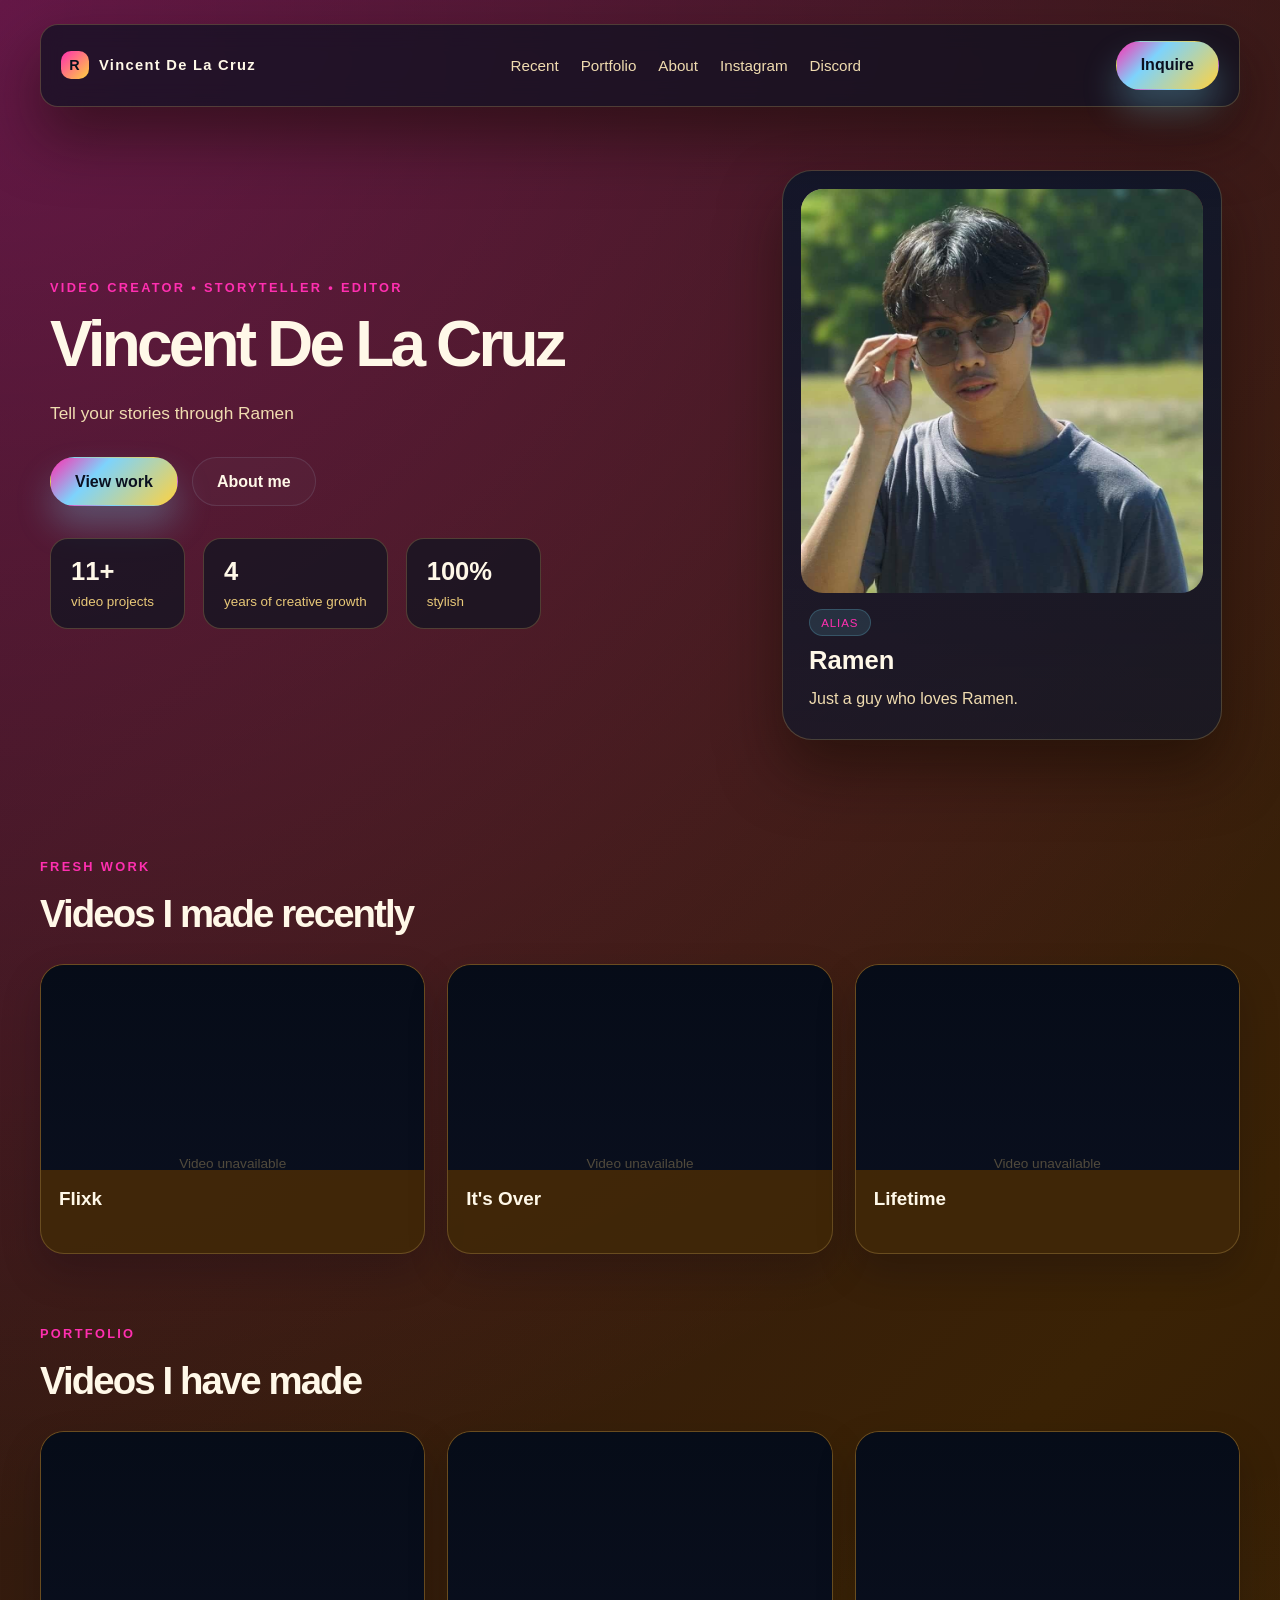
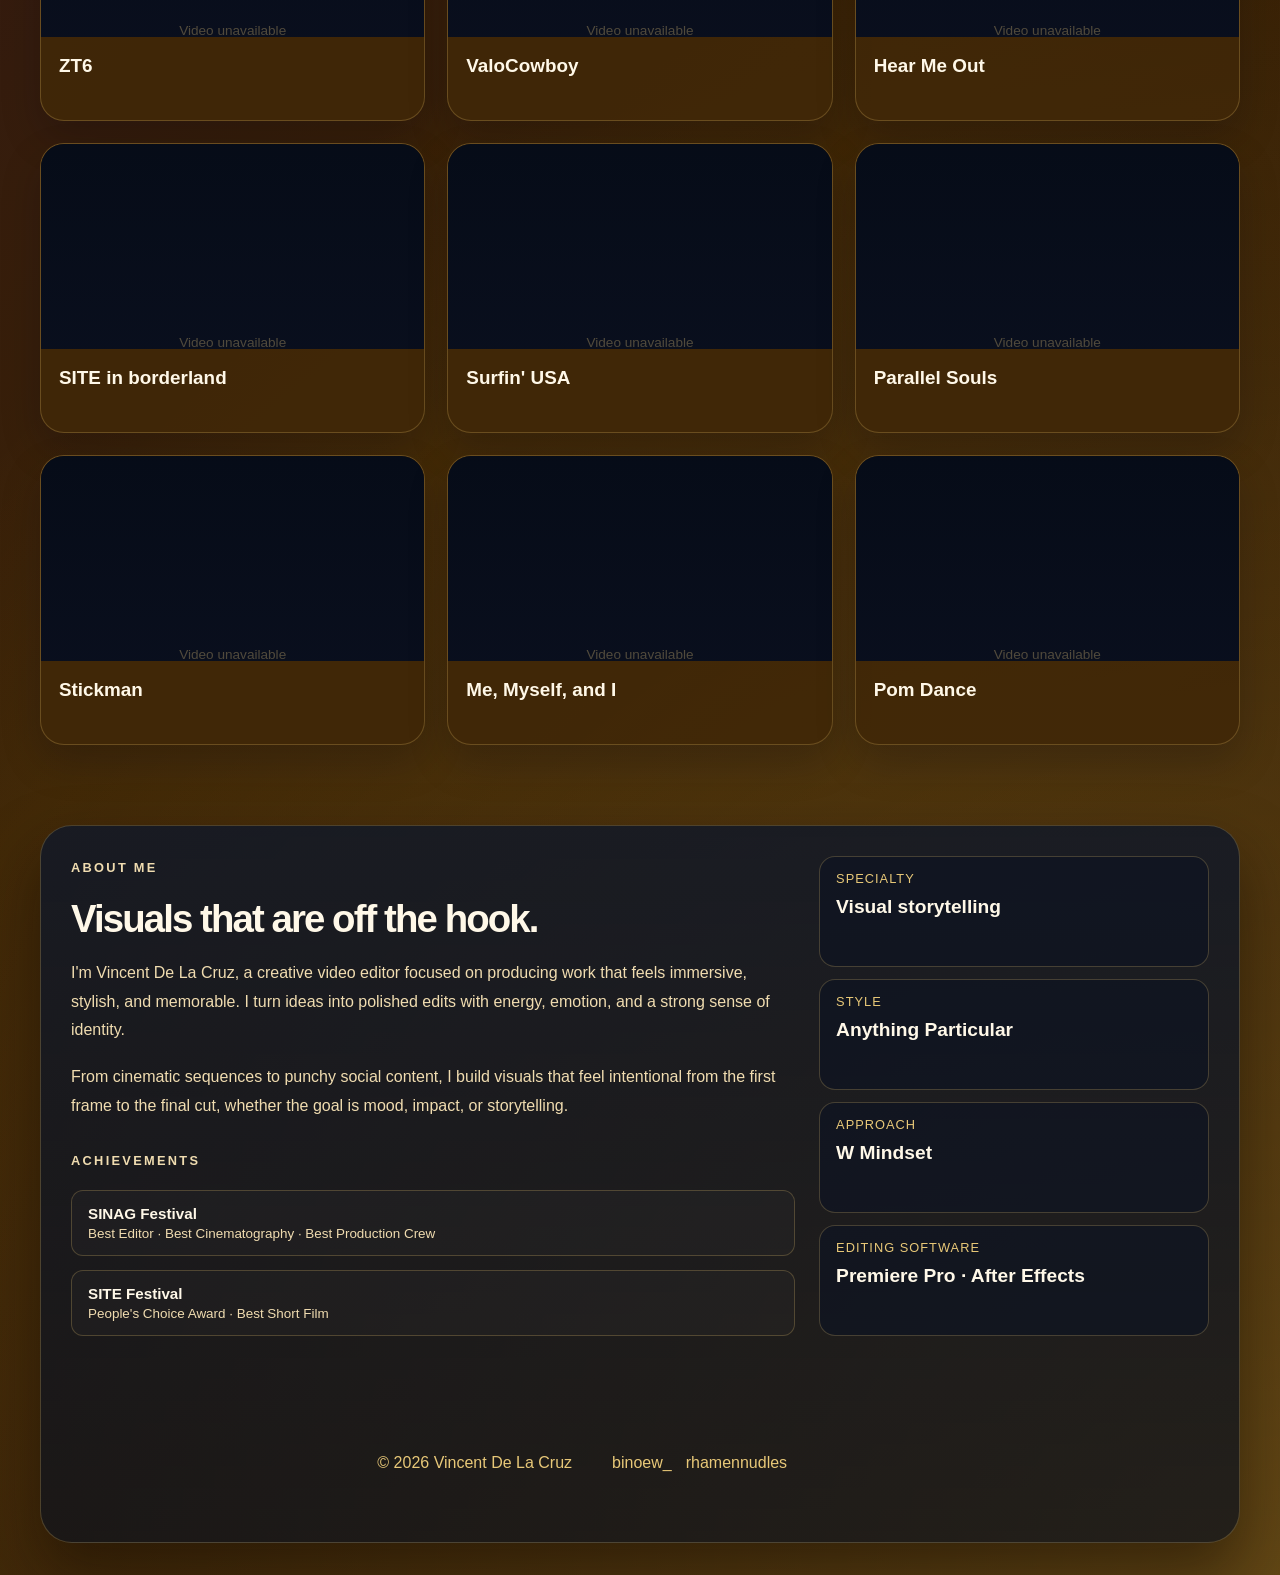
==== index.html @ 9e976463 "Fresh start with compressed videos" ====
<!DOCTYPE html>
<html lang="en">
  <head>
    <meta charset="UTF-8" />
    <meta name="viewport" content="width=device-width, initial-scale=1.0" />
    <title>VDLC | Portfolio</title>
    <meta
      name="description"
      content="Portfolio showcasing recent videos, creative work, and contact details."
    />
    <link rel="preconnect" href="https://fonts.googleapis.com" />
    <link rel="preconnect" href="https://fonts.gstatic.com" crossorigin />
    <link
      href="https://fonts.googleapis.com/css2?family=Space+Grotesk:wght@400;500;600;700;800&family=Plus+Jakarta+Sans:wght@400;500;600;700&display=swap"
      rel="stylesheet"
    />
    <link rel="stylesheet" href="style.css" />
  </head>
  <body>
    <div class="page-shell">
          <header class="topbar">
      <a href="#home" class="brand" aria-label="Home">
        <span class="brand-mark">R</span>
        <span class="brand-text">Vincent De La Cruz</span>
      </a>

      <nav class="nav" aria-label="Main navigation">
        <a href="#recent">Recent</a>
        <a href="#portfolio">Portfolio</a>
        <a href="#about">About</a>
        <a href="https://instagram.com/binoew_" target="_blank" rel="noreferrer">Instagram</a>
        <a href="https://discord.com/users/rhamennudles" target="_blank" rel="noreferrer">Discord</a>
      </nav>

      <button class="button button-primary" id="inquireOpenBtn" type="button">Inquire</button>
    </header>

      <main>
        <section class="hero" id="home">
          <div class="hero-copy">
            <p class="eyebrow">Video creator • storyteller • editor</p>
            <h1>Vincent De La Cruz</h1>
            <p class="lead">
              Tell your stories through Ramen
            </p>

            <div class="hero-actions">
              <a href="#portfolio" class="button button-primary">View work</a>
              <a href="#about" class="button button-secondary">About me</a>
            </div>

            <ul class="hero-stats" aria-label="Statistics">
              <li>
                <strong>11+</strong>
                <span>video projects</span>
              </li>
              <li>
                <strong>4</strong>
                <span>years of creative growth</span>
              </li>
              <li>
                <strong>100%</strong>
                <span>stylish</span>
              </li>
            </ul>
          </div>

          <div class="hero-visual" aria-label="Featured logo">
          <div class="featured-card">
            <div class="featured-photo-wrap">
              <img src="Assets/ramen.png" class="featured-photo featured-photo-a" alt="Ramen artwork" />
              <img src="Assets/ramen2.png" class="featured-photo featured-photo-b" alt="Ramen artwork alternate" />
            </div>

              <div class="featured-info">
                <span class="tag">Alias</span>
                <h2>Ramen</h2>
                <p>Just a guy who loves Ramen.</p>
              </div>
            </div>
          </div>
        </section>

        <section class="content-section" id="recent">
          <div class="section-heading">
            <p class="eyebrow">Fresh work</p>
            <h2>Videos I made recently</h2>
          </div>
          <div class="video-grid recent-grid" id="recentVideosGrid"></div>
        </section>

        <section class="content-section portfolio-section" id="portfolio">
          <div class="section-heading">
              <p class="eyebrow">Portfolio</p>
              <h2>Videos I have made</h2>
          </div>
          <div class="video-grid portfolio-grid" id="allVideosGrid"></div>
        </section>

        <section class="content-section about-section" id="about">
          <div class="about-card">
            <div class="about-copy">
            <p class="eyebrow">About me</p>
            <h2>Visuals that are off the hook.</h2>
            <p>
              I'm Vincent De La Cruz, a creative video editor focused on
              producing work that feels immersive, stylish, and memorable. I turn ideas into
              polished edits with energy, emotion, and a strong sense of identity.
            </p>
            <p>
              From cinematic sequences to punchy social content, I build visuals that feel
              intentional from the first frame to the final cut, whether the goal is mood,
              impact, or storytelling.
            </p>

            <div class="achievements">
              <p class="eyebrow">Achievements</p>
              <ul class="achievements-list">
                <li>
                  <strong>SINAG Festival</strong>
                  <span>Best Editor · Best Cinematography · Best Production Crew</span>
                </li>
                <li>
                  <strong>SITE Festival</strong>
                  <span>People's Choice Award · Best Short Film</span>
                </li>
              </ul>
            </div>
          </div>

            <div class="about-panel">
            <div class="mini-stat">
              <span>Specialty</span>
              <strong>Visual storytelling</strong>
            </div>
            <div class="mini-stat">
              <span>Style</span>
              <strong>Anything Particular</strong>
            </div>
            <div class="mini-stat">
              <span>Approach</span>
              <strong>W Mindset</strong>
            </div>
            <div class="mini-stat">
              <span>Editing Software</span>
              <strong>Premiere Pro · After Effects</strong>
            </div>
          </div>

      <footer class="contact-section" id="contact">
        <div class="footer-meta">
          <p>© <span id="year"></span> Vincent De La Cruz</p>
          <div class="socials" aria-label="Social media links">
            <a href="https://instagram.com/binoew_" target="_blank" rel="noreferrer">binoew_</a>
            <a href="https://discord.com/users/rhamennudles" target="_blank" rel="noreferrer">rhamennudles</a>
          </div>
        </div>
      </footer>
    </div>

    <div class="inquire-modal" id="inquireModal" aria-hidden="true">
  <div class="inquire-backdrop" id="inquireBackdrop"></div>
  <div class="inquire-dialog" role="dialog" aria-modal="true" aria-label="Inquire form">
    <button class="inquire-close" id="inquireCloseBtn" type="button" aria-label="Close">✕</button>
    <h2>Let's talk</h2>
    <p>Send me a message and I'll get back to you.</p>
    <form id="inquireForm" action="https://formspree.io/f/mbgrdawo" method="POST">
      <label>
        Name
        <input type="text" name="name" required />
      </label>
      <label>
        Email
        <input type="email" name="email" required />
      </label>
      <label>
        Message
        <textarea name="message" rows="4" required></textarea>
      </label>
      <button type="submit" class="button button-primary">Send message</button>
    </form>
    <p class="inquire-status" id="inquireStatus"></p>
  </div>
</div>

    <script src="script.js"></script>
  </body>
</html>
---- style.css ----
:root {
  --bg: #2a1a05;
  --bg-alt: #3a2205;
  --panel: rgba(58, 36, 10, 0.85);
  --panel-strong: #4a2c08;
  --card: rgba(64, 40, 8, 0.92);
  --line: rgba(255, 214, 120, 0.22);
  --text: #fff8e8;
  --muted: #f0dcb0;
  --soft: #e8c878;
  --primary: #ff2fb0;
  --primary-strong: #e0189a;
  --accent: #ffd23f;
  --accent-strong: #fff34d;
  --shadow: 0 30px 60px rgba(20, 10, 2, 0.5);
}

* {
  box-sizing: border-box;
}

html {
  scroll-behavior: smooth;
}

body {
  margin: 0;
  min-height: 100vh;
  font-family: "Inter", "Segoe UI", sans-serif;
  background:
    radial-gradient(circle at top left, rgba(255, 47, 176, 0.28), transparent 45%),
    radial-gradient(circle at bottom right, rgba(255, 210, 63, 0.28), transparent 50%),
    linear-gradient(135deg, #2a0f1f 0%, #3a2205 55%, #241004 100%);
  color: var(--text);
}

img {
  max-width: 100%;
  display: block;
}

a {
  color: inherit;
  text-decoration: none;
}

button,
input,
textarea {
  font: inherit;
}

.page-shell {
  width: min(1200px, calc(100% - 32px));
  margin: 24px auto 32px;
}

.topbar {
  position: sticky;
  top: 18px;
  z-index: 20;
  display: flex;
  align-items: center;
  justify-content: space-between;
  gap: 16px;
  padding: 16px 20px;
  border: 1px solid var(--line);
  border-radius: 18px;
  background: rgba(11, 16, 32, 0.7);
  backdrop-filter: blur(12px);
  box-shadow: var(--shadow);
}

.brand {
  display: inline-flex;
  align-items: center;
  gap: 10px;
  font-weight: 800;
  letter-spacing: 0.08em;
}

.brand-mark {
  display: grid;
  place-items: center;
  width: 28px;
  height: 28px;
  border-radius: 10px;
  background: linear-gradient(135deg, var(--primary), var(--accent));
  color: #06101d;
  font-size: 0.9rem;
}

.brand-text {
  font-size: 0.92rem;
}

.nav {
  display: flex;
  align-items: center;
  gap: 22px;
  color: var(--muted);
  font-size: 0.95rem;
}

.nav a {
  transition: color 0.25s ease;
}

.nav a:hover,
.text-link:hover,
.socials a:hover {
  color: var(--text);
}

.button {
  display: inline-flex;
  align-items: center;
  justify-content: center;
  padding: 0.9rem 1.5rem;
  border-radius: 999px;
  border: 1px solid transparent;
  font-weight: 600;
  transition: transform 0.25s ease, box-shadow 0.25s ease, border-color 0.25s ease;
}

.button:hover {
  transform: translateY(-1px);
}

.button-primary {
  background: linear-gradient(135deg, var(--primary), #7dd3fc 35%, var(--accent));
  color: #0b1020;
  box-shadow: 0 20px 35px rgba(117, 228, 255, 0.28);
}

.button-secondary {
  background: rgba(148, 163, 184, 0.04);
  border-color: rgba(148, 163, 184, 0.18);
  color: var(--text);
}

.hero {
  display: grid;
  grid-template-columns: 1.2fr 0.8fr;
  align-items: center;
  min-height: 680px;
  gap: 40px;
  padding: 52px 10px 36px;
}

.eyebrow {
  margin: 0 0 18px;
  color: var(--primary);
  font-size: 0.8rem;
  font-weight: 700;
  letter-spacing: 0.18em;
  text-transform: uppercase;
}

.hero-copy h1 {
  margin: 0;
  max-width: 610px;
  font-size: clamp(2.8rem, 5vw, 5rem);
  line-height: 0.98;
  letter-spacing: -0.06em;
}

.lead {
  max-width: 560px;
  margin: 22px 0 0;
  color: var(--muted);
  font-size: 1.08rem;
  line-height: 1.8;
}

.hero-actions {
  display: flex;
  flex-wrap: wrap;
  gap: 14px;
  margin-top: 28px;
}

.hero-stats {
  list-style: none;
  display: flex;
  flex-wrap: wrap;
  gap: 18px;
  padding: 0;
  margin: 32px 0 0;
}

.hero-stats li {
  min-width: 135px;
  padding: 18px 20px;
  border: 1px solid var(--line);
  border-radius: 18px;
  background: rgba(15, 20, 33, 0.72);
}

.hero-stats strong {
  display: block;
  font-size: 1.6rem;
  margin-bottom: 6px;
}

.hero-stats span {
  color: var(--soft);
  font-size: 0.84rem;
}

.hero-visual {
  position: relative;
  display: flex;
  justify-content: center;
  align-items: center;
}

.featured-card {
  width: min(100%, 440px);
  border: 1px solid var(--line);
  border-radius: 30px;
  padding: 18px;
  background: linear-gradient(180deg, rgba(15, 23, 42, 0.9), rgba(15, 23, 42, 0.7));
  box-shadow: var(--shadow);
}

.featured-media {
  position: relative;
  height: 520px;
  border-radius: 22px;
  background:
    linear-gradient(rgba(13, 19, 31, 0.25), rgba(13, 19, 31, 0.7)),
    url("https://images.unsplash.com/photo-1492691527719-9d1e07e534b4?auto=format&fit=crop&w=1000&q=80") center/cover no-repeat;
}

.play-badge {
  position: absolute;
  top: 50%;
  left: 50%;
  transform: translate(-50%, -50%);
  display: grid;
  place-items: center;
  width: 84px;
  height: 84px;
  border: 1px solid rgba(255,255,255,0.25);
  border-radius: 50%;
  background: rgba(14, 22, 36, 0.6);
  backdrop-filter: blur(4px);
  font-size: 2rem;
  color: var(--text);
  box-shadow: 0 20px 40px rgba(15, 23, 42, 0.45);
}

.featured-info {
  padding: 18px 8px 8px;
}

.tag {
  display: inline-block;
  margin-bottom: 10px;
  padding: 0.42rem 0.7rem;
  border-radius: 999px;
  background: rgba(117, 228, 255, 0.12);
  border: 1px solid rgba(117, 228, 255, 0.2);
  color: var(--primary);
  font-size: 0.72rem;
  letter-spacing: 0.08em;
  text-transform: uppercase;
}

.featured-info h2 {
  margin: 0 0 10px;
  font-size: clamp(1.6rem, 2vw, 2.4rem);
}

.featured-info p {
  margin: 0;
  color: var(--muted);
  line-height: 1.7;
}

.content-section {
  padding: 72px 0 0;
}

.section-heading {
  margin-bottom: 28px;
}

.section-heading h2 {
  margin: 0;
  font-size: clamp(2rem, 3vw, 3rem);
  letter-spacing: -0.05em;
}

.split-heading {
  display: flex;
  align-items: end;
  justify-content: space-between;
  gap: 12px;
}

.text-link {
  color: var(--primary);
  font-weight: 600;
}

.video-grid {
  display: grid;
  grid-template-columns: repeat(3, minmax(0, 1fr));
  gap: 22px;
}

.video-card {
  position: relative;
  overflow: hidden;
  min-height: 290px;
  border: 1px solid var(--line);
  border-radius: 24px;
  background: var(--card);
  box-shadow: 0 18px 40px rgba(3, 7, 18, 0.2);
  transition: transform 0.25s ease, border-color 0.25s ease, box-shadow 0.25s ease;
}

.video-card:hover {
  transform: translateY(-5px);
  border-color: rgba(117, 228, 255, 0.32);
  box-shadow: 0 26px 50px rgba(3, 7, 18, 0.35);
}

.video-frame {
  position: relative;
  height: 205px;
  overflow: hidden;
  background: #050b16;
}

.video-frame video {
  width: 100%;
  height: 100%;
  display: block;
  object-fit: cover;
  background: #050b16;
}

.video-overlay {
  position: absolute;
  inset: 0;
  background: linear-gradient(rgba(11, 16, 32, 0.18), rgba(11, 16, 32, 0.7));
  pointer-events: none;
}

.video-duration {
  position: absolute;
  right: 14px;
  bottom: 12px;
  z-index: 2;
  padding: 0.45rem 0.7rem;
  border-radius: 999px;
  background: rgba(9, 12, 19, 0.7);
  border: 1px solid rgba(255,255,255,0.12);
  font-size: 0.72rem;
  color: var(--text);
}

.play-button {
  position: absolute;
  top: 50%;
  left: 50%;
  transform: translate(-50%, -50%);
  z-index: 2;
  display: grid;
  place-items: center;
  width: 58px;
  height: 58px;
  border: 1px solid rgba(255,255,255,0.22);
  border-radius: 50%;
  background: rgba(17, 24, 39, 0.7);
  color: var(--text);
  font-size: 1.2rem;
  cursor: pointer;
  transition: transform 0.2s ease, background 0.2s ease;
}

.play-button:hover {
  transform: translate(-50%, -50%) scale(1.04);
  background: rgba(17, 24, 39, 0.9);
}

.video-info {
  padding: 18px 18px 20px;
}

.video-info h3 {
  margin: 0 0 6px;
  font-size: 1.18rem;
}

.video-info p {
  margin: 0;
  color: var(--muted);
  line-height: 1.6;
}

.portfolio-section {
  padding-bottom: 8px;
}

.portfolio-grid {
  grid-template-columns: repeat(3, minmax(0, 1fr));
}

.about-card {
  display: grid;
  grid-template-columns: 1.3fr 0.7fr;
  gap: 24px;
  padding: 30px;
  border: 1px solid var(--line);
  border-radius: 32px;
  background: linear-gradient(180deg, rgba(17, 24, 39, 0.85), rgba(12, 17, 28, 0.72));
  box-shadow: var(--shadow);
}

.about-copy h2 {
  margin: 0 0 18px;
  font-size: clamp(2rem, 3vw, 3rem);
  letter-spacing: -0.05em;
}

.about-copy p {
  margin: 0 0 18px;
  color: var(--muted);
  line-height: 1.8;
}

.about-panel {
  display: grid;
  gap: 12px;
}

.about-section {
  padding-bottom: 0;
}

.mini-stat {
  padding: 14px 16px;
  border: 1px solid var(--line);
  border-radius: 16px;
  background: rgba(15, 20, 33, 0.76);
}

.mini-stat span {
  display: block;
  margin-bottom: 10px;
  color: var(--soft);
  font-size: 0.8rem;
  letter-spacing: 0.08em;
  text-transform: uppercase;
}

.mini-stat strong {
  font-size: 1.2rem;
}

.contact-section {
  margin-top: 32px;
  padding: 24px 0 18px;
}

.contact-wrap {
  display: grid;
  grid-template-columns: 0.9fr 1.1fr;
  gap: 28px;
  padding: 30px;
  border: 1px solid var(--line);
  border-radius: 30px;
  background: linear-gradient(135deg, rgba(15, 23, 42, 0.88), rgba(17, 24, 39, 0.7));
  box-shadow: var(--shadow);
}

.contact-copy h2 {
  margin: 0 0 18px;
  font-size: clamp(2rem, 3vw, 3rem);
  letter-spacing: -0.05em;
}

.contact-copy p {
  color: var(--muted);
  line-height: 1.8;
}

.contact-form {
  display: grid;
  gap: 18px;
}

.contact-form label {
  display: grid;
  gap: 10px;
  color: var(--muted);
  font-size: 0.9rem;
}

.contact-form input,
.contact-form textarea {
  width: 100%;
  padding: 0.95rem 1rem;
  border: 1px solid rgba(148, 163, 184, 0.2);
  border-radius: 14px;
  background: rgba(15, 20, 33, 0.8);
  color: var(--text);
  resize: vertical;
}

.contact-form input:focus,
.contact-form textarea:focus {
  outline: none;
  border-color: rgba(117, 228, 255, 0.7);
  box-shadow: 0 0 0 4px rgba(117, 228, 255, 0.08);
}

.footer-meta {
  display: flex;
  align-items: center;
  justify-content: flex-end;
  gap: 40px;
  padding: 22px 8px 6px;
  color: var(--soft);
  width: 100%;
}

.socials {
  display: flex;
  align-items: center;
  gap: 14px;
}

@media (max-width: 980px) {
  .hero,
  .about-card,
  .contact-wrap {
    grid-template-columns: 1fr;
  }

  .video-grid {
    grid-template-columns: repeat(2, minmax(0, 1fr));
  }

  .featured-media {
    height: 420px;
  }
}

@media (max-width: 680px) {
  .topbar {
    flex-wrap: wrap;
    justify-content: center;
    gap: 12px;
    padding: 14px 16px;
  }

  .brand {
    order: 1;
  }

  #inquireOpenBtn {
    order: 2;
  }

  .nav {
    order: 3;
    width: 100%;
    justify-content: center;
    flex-wrap: wrap;
    gap: 14px 18px;
    font-size: 0.88rem;
  }

  .hero {
    padding-top: 34px;
    min-height: auto;
  }

  .hero-actions {
    flex-direction: column;
  }

  .hero-actions .button {
    width: 100%;
  }

  .hero-stats {
    gap: 12px;
  }

  .hero-stats li {
    flex: 1 1 calc(50% - 12px);
    min-width: 0;
  }

  .video-grid {
    grid-template-columns: 1fr;
  }

.section-heading,
.split-heading {
  flex-direction: column;
  align-items: center;
  text-align: center;
  margin-bottom: 14px;
}

.featured-media {
  height: 320px;
}

  .page-shell {
    width: min(100% - 22px, 1200px);
  }

.about-card {
  padding: 22px;
}

  .inquire-dialog {
    width: min(92%, 400px);
    padding: 24px 20px;
  }
}

@media (max-width: 420px) {
  .hero-copy h1 {
    letter-spacing: -0.03em;
  }

  .hero-stats li {
    flex: 1 1 100%;
  }

  .featured-card {
    padding: 14px;
  }

  .featured-media {
    height: 260px;
  }

  .video-frame {
    height: 190px;
  }

  .play-button {
    width: 52px;
    height: 52px;
  }

  .inquire-dialog {
    padding: 20px 16px;
  }
}

    .video-frame video {
    opacity: 0;
    transition: opacity 0.3s ease;
    }

    .video-card.is-ready .video-frame video {
    opacity: 1;
    }

    .video-card.has-error .video-frame {
    display: grid;
    place-items: center;
    }

    .video-card.has-error .video-frame::after {
    content: "Video unavailable";
    color: var(--soft, #c0c68e);
    font-size: 0.85rem;
    }

    .video-card.has-error .play-button,
    .video-card.has-error .video-duration {
    display: none;
    }

      video:fullscreen {
    width: auto;
    height: auto;
    max-width: 100%;
    max-height: 100%;
    object-fit: contain;
  }

  video:-webkit-full-screen {
    width: auto;
    height: auto;
    max-width: 100%;
    max-height: 100%;
    object-fit: contain;
  }

  video:-moz-full-screen {
    width: auto;
    height: auto;
    max-width: 100%;
    max-height: 100%;
    object-fit: contain;
  }

  .inquire-modal {
  position: fixed;
  inset: 0;
  z-index: 100;
  display: none;
  align-items: center;
  justify-content: center;
}

.inquire-modal.is-open {
  display: flex;
}

.inquire-backdrop {
  position: absolute;
  inset: 0;
  background: rgba(10, 4, 2, 0.7);
  backdrop-filter: blur(4px);
}

.inquire-dialog {
  position: relative;
  z-index: 1;
  width: min(90%, 440px);
  padding: 32px;
  border: 1px solid var(--line);
  border-radius: 24px;
  background: var(--card);
  box-shadow: var(--shadow);
}

.inquire-close {
  position: absolute;
  top: 16px;
  right: 16px;
  width: 32px;
  height: 32px;
  border: none;
  border-radius: 50%;
  background: rgba(255,255,255,0.08);
  color: var(--text);
  cursor: pointer;
}

.inquire-dialog h2 {
  margin: 0 0 8px;
}

.inquire-dialog p {
  color: var(--muted);
  margin: 0 0 20px;
}

.inquire-dialog form {
  display: grid;
  gap: 14px;
}

.inquire-dialog label {
  display: grid;
  gap: 6px;
  color: var(--muted);
  font-size: 0.9rem;
}

.inquire-dialog input,
.inquire-dialog textarea {
  padding: 0.8rem 1rem;
  border: 1px solid rgba(255,255,255,0.15);
  border-radius: 12px;
  background: rgba(0,0,0,0.25);
  color: var(--text);
  font-size: 16px;
}

.inquire-status {
  margin-top: 12px;
  font-size: 0.85rem;
  color: var(--soft);
}

.featured-photo-wrap {
  position: relative;
  width: 100%;
}

.featured-photo {
  width: 100%;
  display: block;
  border-radius: 22px;
}

.featured-photo-b {
  position: absolute;
  inset: 0;
}

.featured-photo-a {
  animation: crossfadeA 6s ease-in-out infinite;
}

.featured-photo-b {
  animation: crossfadeB 6s ease-in-out infinite;
}

@keyframes crossfadeA {
  0%, 40% { opacity: 1; }
  50%, 90% { opacity: 0; }
  100% { opacity: 1; }
}

@keyframes crossfadeB {
  0%, 40% { opacity: 0; }
  50%, 90% { opacity: 1; }
  100% { opacity: 0; }
}

.achievements {
  margin-top: 28px;
}

.achievements-list {
  list-style: none;
  margin: 12px 0 0;
  padding: 0;
  display: grid;
  gap: 14px;
}

.achievements-list li {
  display: grid;
  gap: 4px;
  padding: 14px 16px;
  border: 1px solid var(--line);
  border-radius: 12px;
  background: rgba(255, 255, 255, 0.02);
}

.achievements-list strong {
  font-size: 0.95rem;
  color: var(--text);
}

.achievements-list span {
  font-size: 0.84rem;
  color: var(--muted);
}
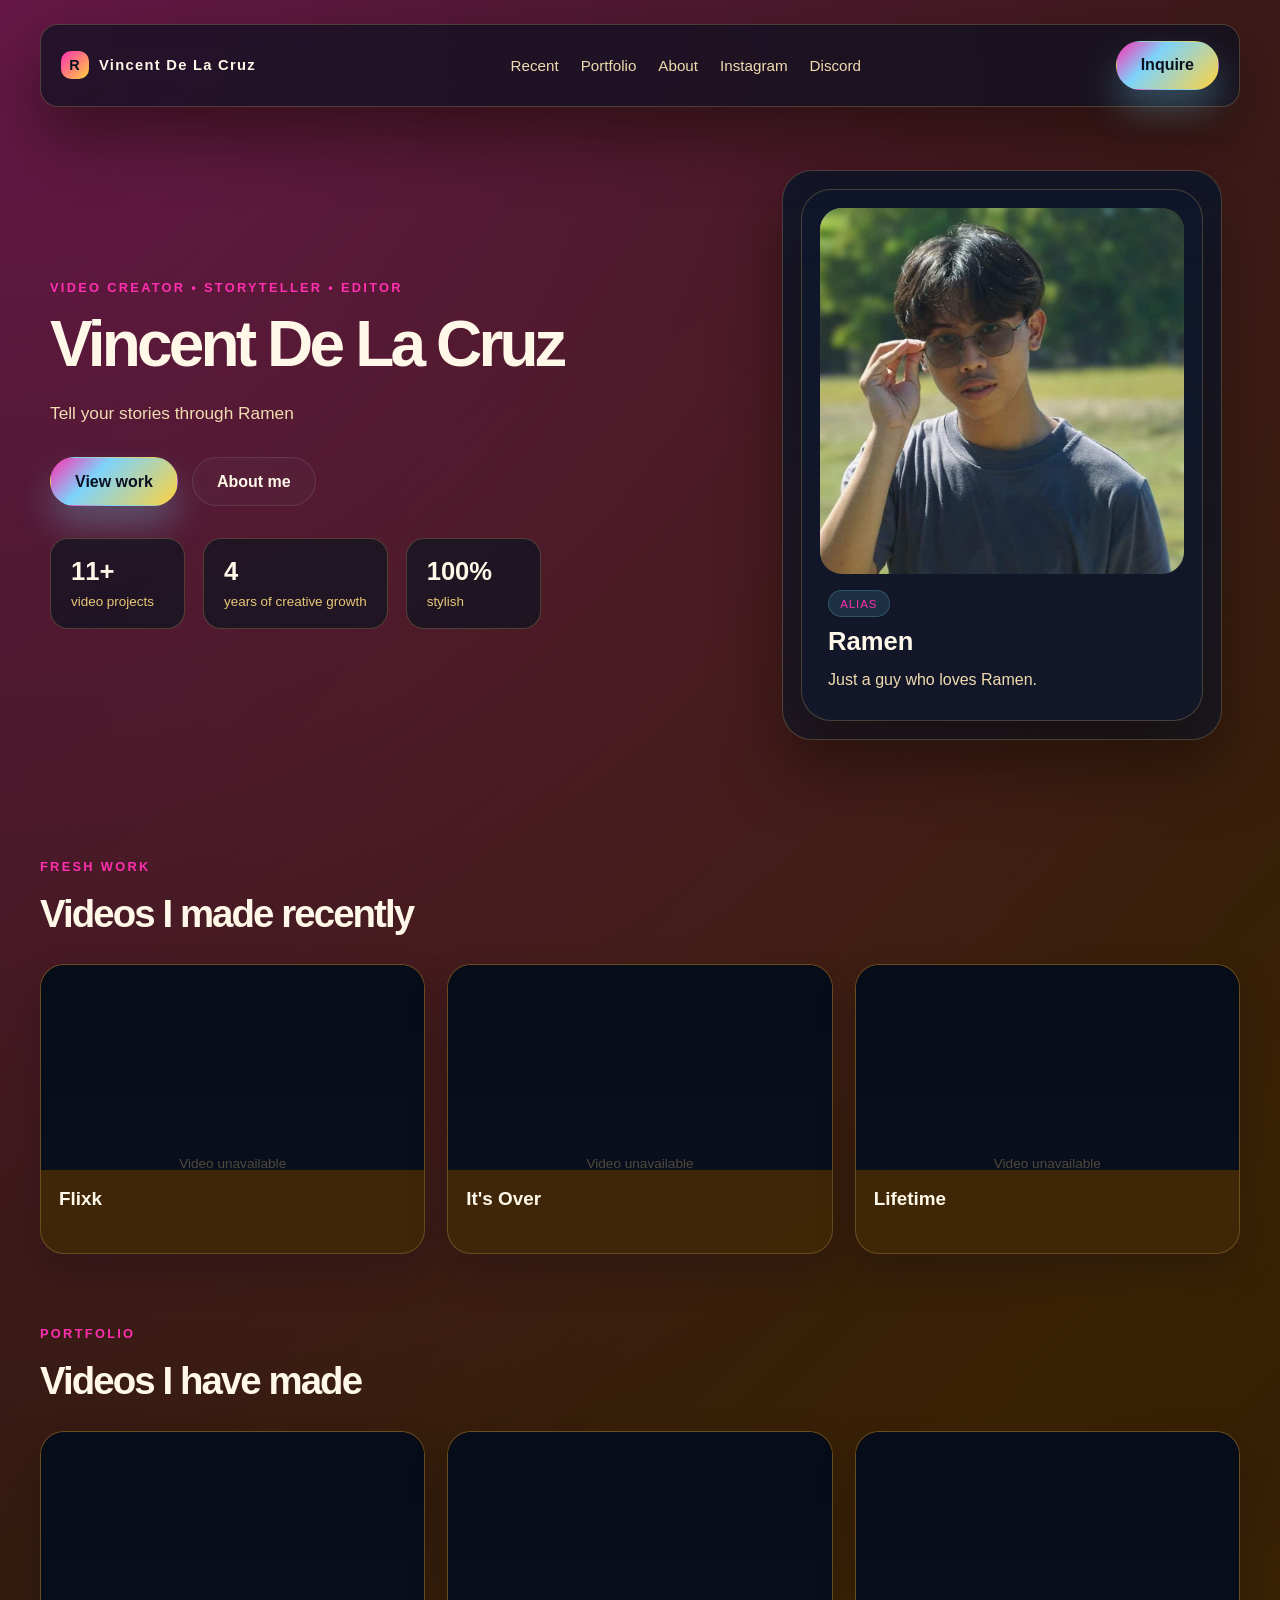
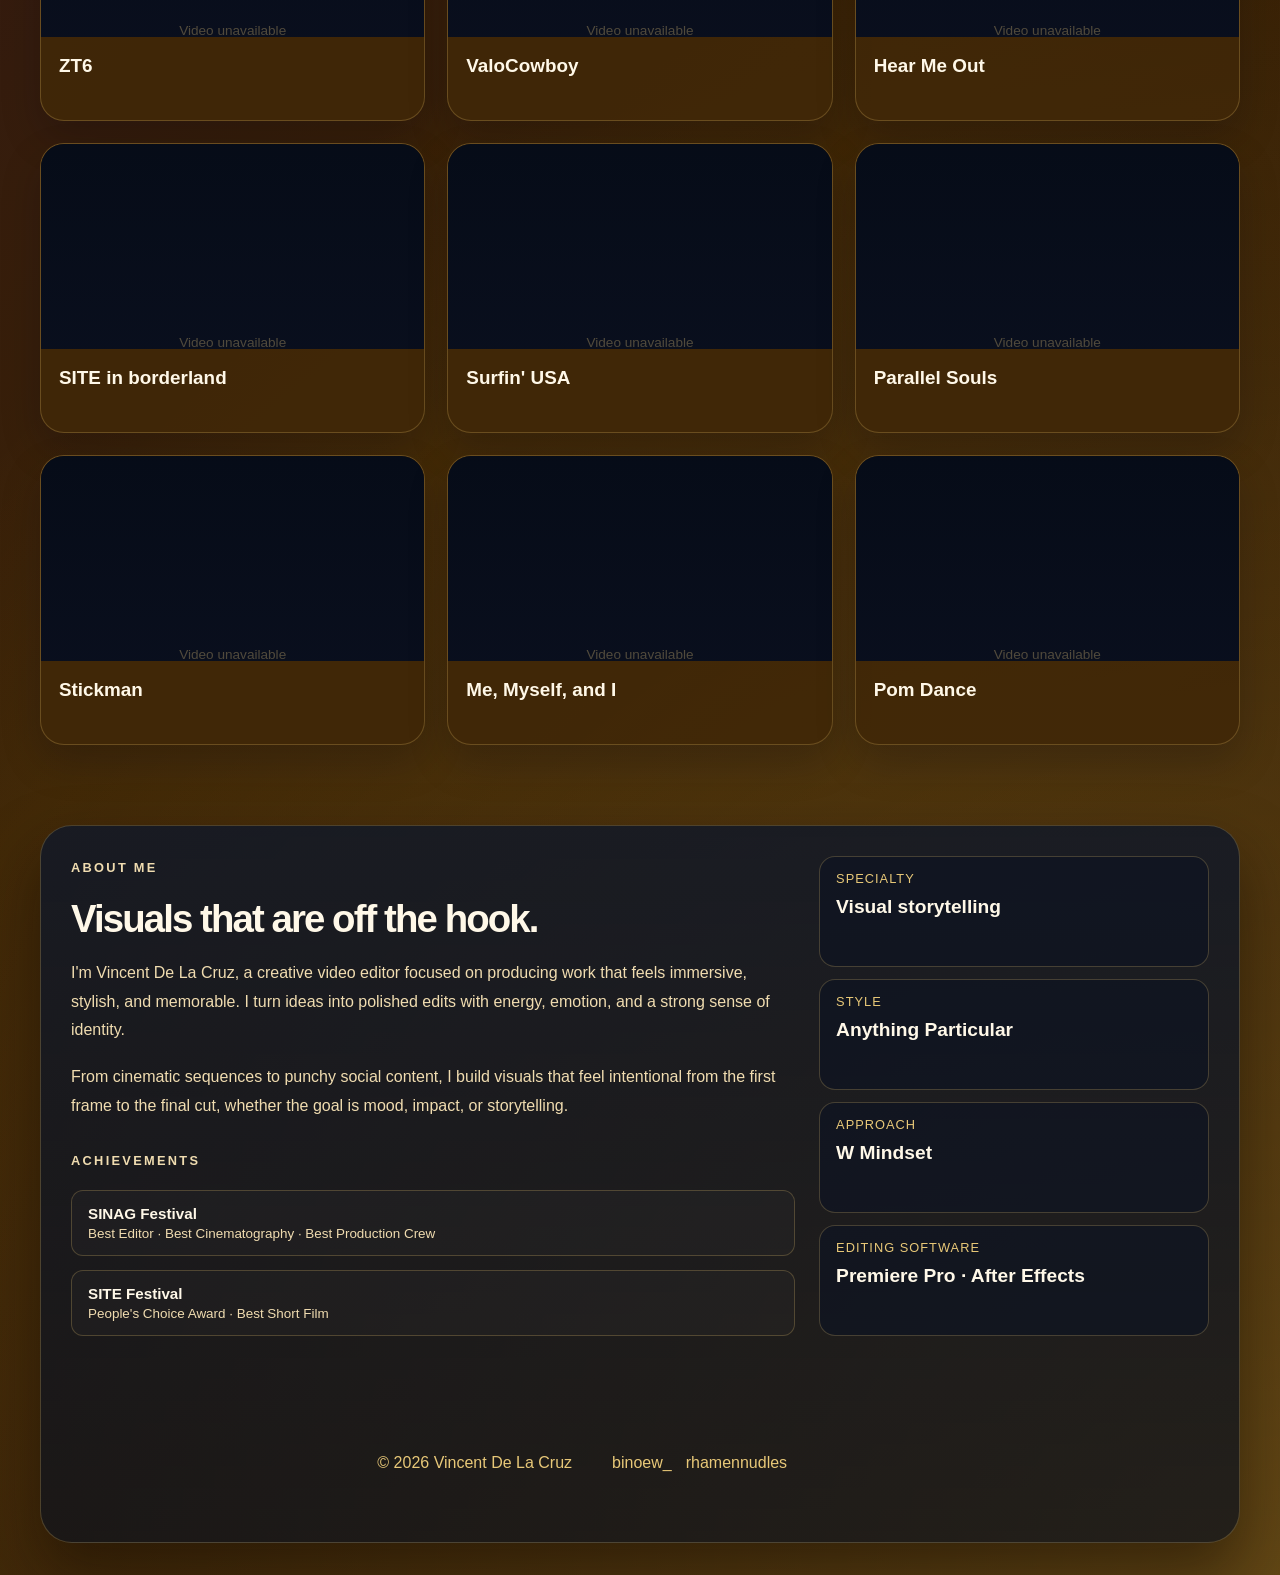
==== commit 6efcf921: "Add steam animation and scroll reveal" ====
--- a/index.html
+++ b/index.html
@@ -67,6 +67,12 @@
 
           <div class="hero-visual" aria-label="Featured logo">
           <div class="featured-card">
+            <div class="featured-card">
+            <div class="steam" aria-hidden="true">
+              <span class="wisp wisp-1"></span>
+              <span class="wisp wisp-2"></span>
+              <span class="wisp wisp-3"></span>
+            </div>
             <div class="featured-photo-wrap">
               <img src="Assets/ramen.png" class="featured-photo featured-photo-a" alt="Ramen artwork" />
               <img src="Assets/ramen2.png" class="featured-photo featured-photo-b" alt="Ramen artwork alternate" />
--- a/style.css
+++ b/style.css
@@ -854,4 +854,108 @@
 .achievements-list span {
   font-size: 0.84rem;
   color: var(--muted);
+}
+
+.play-button,
+.video-duration,
+.fullscreen-hint {
+  transition: opacity 0.2s ease;
+}
+
+.video-card.is-playing .play-button {
+  opacity: 0;
+  pointer-events: none;
+}
+
+.fullscreen-hint {
+  position: absolute;
+  bottom: 12px;
+  left: 14px;
+  z-index: 2;
+  padding: 0.4rem 0.7rem;
+  border-radius: 999px;
+  background: rgba(9, 12, 19, 0.7);
+  border: 1px solid rgba(255,255,255,0.12);
+  font-size: 0.68rem;
+  color: var(--text);
+  opacity: 0;
+  pointer-events: none;
+}
+
+.video-card.is-playing .fullscreen-hint {
+  opacity: 1;
+}
+
+.featured-card {
+  position: relative;
+  overflow: hidden;
+}
+
+.steam {
+  position: absolute;
+  top: -20px;
+  left: 0;
+  right: 0;
+  height: 120px;
+  z-index: 0;
+  pointer-events: none;
+  overflow: hidden;
+}
+
+.wisp {
+  position: absolute;
+  bottom: 0;
+  width: 3px;
+  height: 90px;
+  border-radius: 999px;
+  background: linear-gradient(to top, var(--accent), transparent);
+  opacity: 0.35;
+  filter: blur(1.5px);
+}
+
+.wisp-1 { left: 25%; animation: rise1 5s ease-in-out infinite; }
+.wisp-2 { left: 50%; animation: rise2 6.5s ease-in-out infinite 0.8s; }
+.wisp-3 { left: 72%; animation: rise1 5.8s ease-in-out infinite 1.6s; }
+
+@keyframes rise1 {
+  0%, 100% { transform: translateY(0) scaleY(1); opacity: 0; }
+  20% { opacity: 0.35; }
+  60% { transform: translateY(-40px) scaleY(1.3); opacity: 0.2; }
+  100% { transform: translateY(-70px) scaleY(1.5); opacity: 0; }
+}
+
+@keyframes rise2 {
+  0%, 100% { transform: translateY(0) scaleY(1) translateX(0); opacity: 0; }
+  25% { opacity: 0.3; }
+  65% { transform: translateY(-36px) scaleY(1.2) translateX(8px); opacity: 0.18; }
+  100% { transform: translateY(-65px) scaleY(1.4) translateX(14px); opacity: 0; }
+}
+
+@media (prefers-reduced-motion: reduce) {
+  .wisp { animation: none; opacity: 0; }
+}
+
+.video-card,
+.section-heading,
+.split-heading {
+  opacity: 0;
+  transform: translateY(24px);
+  transition: opacity 0.6s ease, transform 0.6s ease;
+}
+
+.video-card.is-revealed,
+.section-heading.is-revealed,
+.split-heading.is-revealed {
+  opacity: 1;
+  transform: translateY(0);
+}
+
+@media (prefers-reduced-motion: reduce) {
+  .video-card,
+  .section-heading,
+  .split-heading {
+    opacity: 1;
+    transform: none;
+    transition: none;
+  }
 }
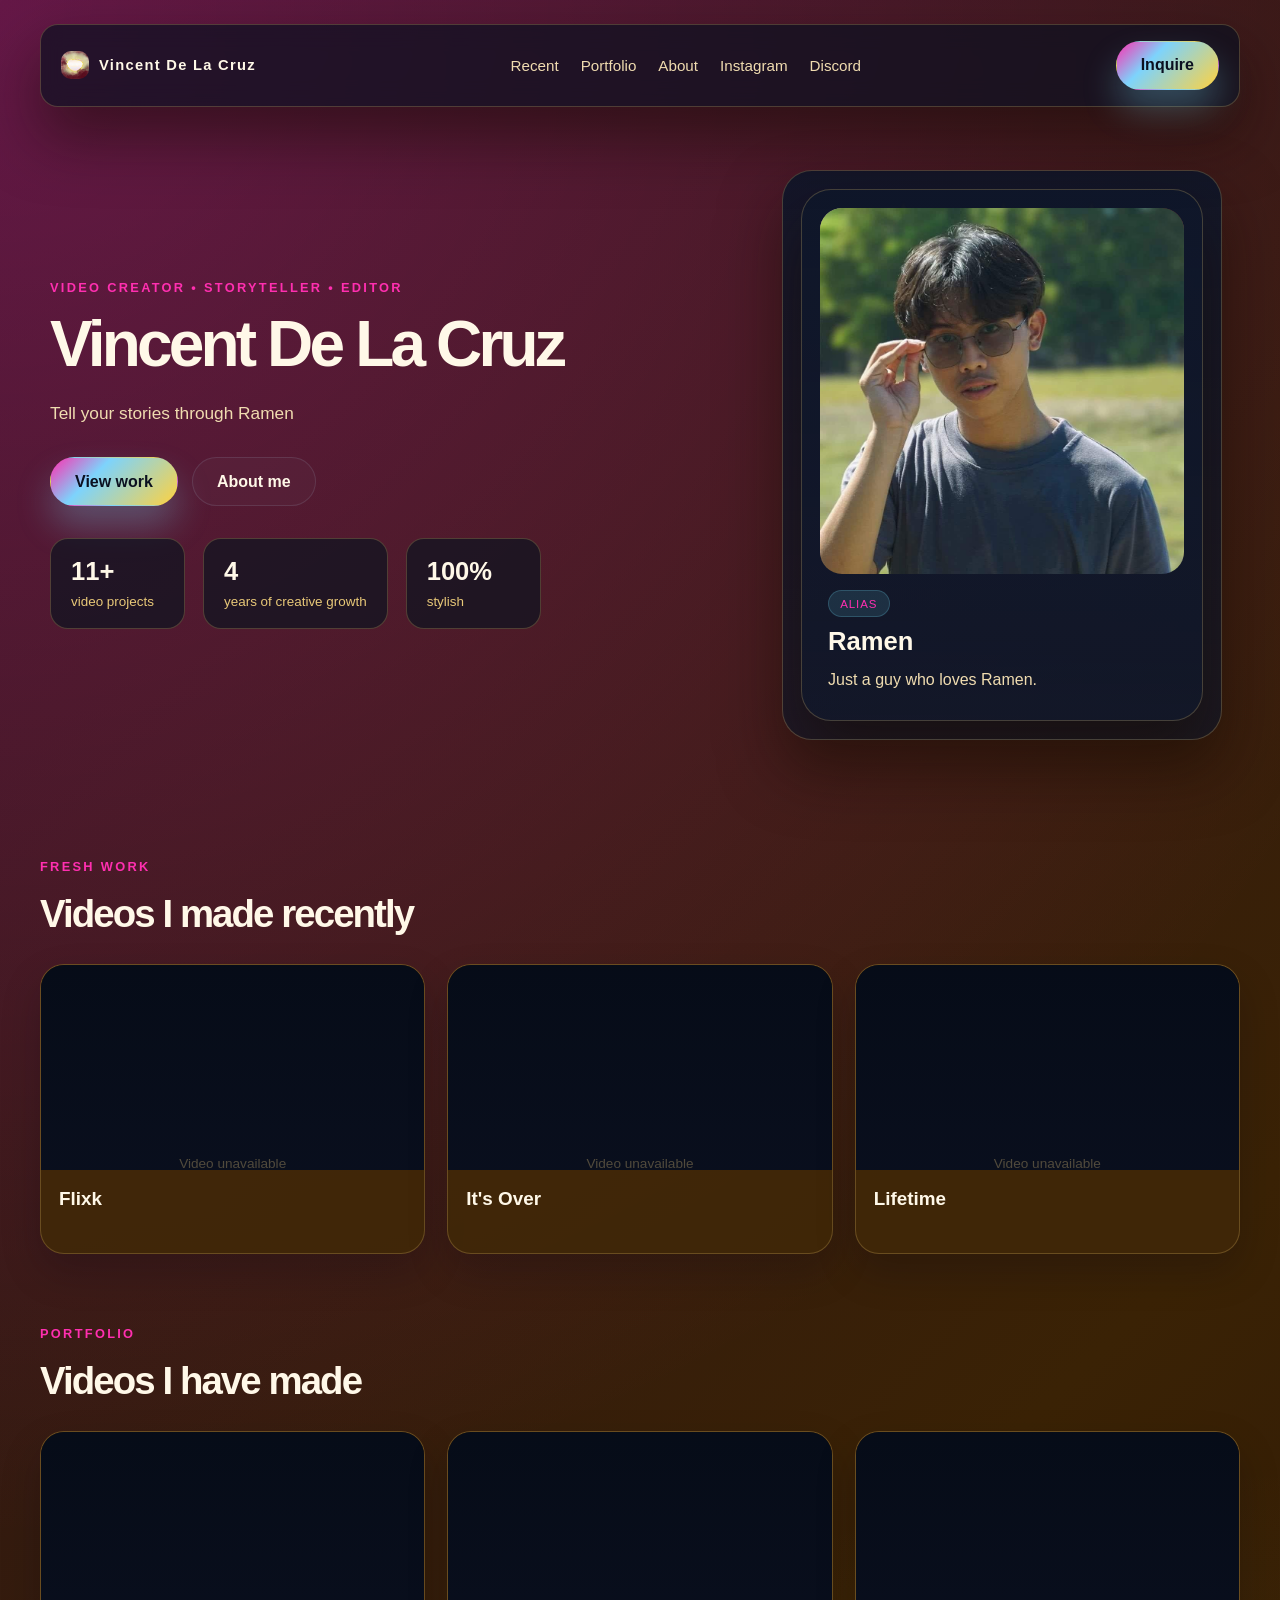
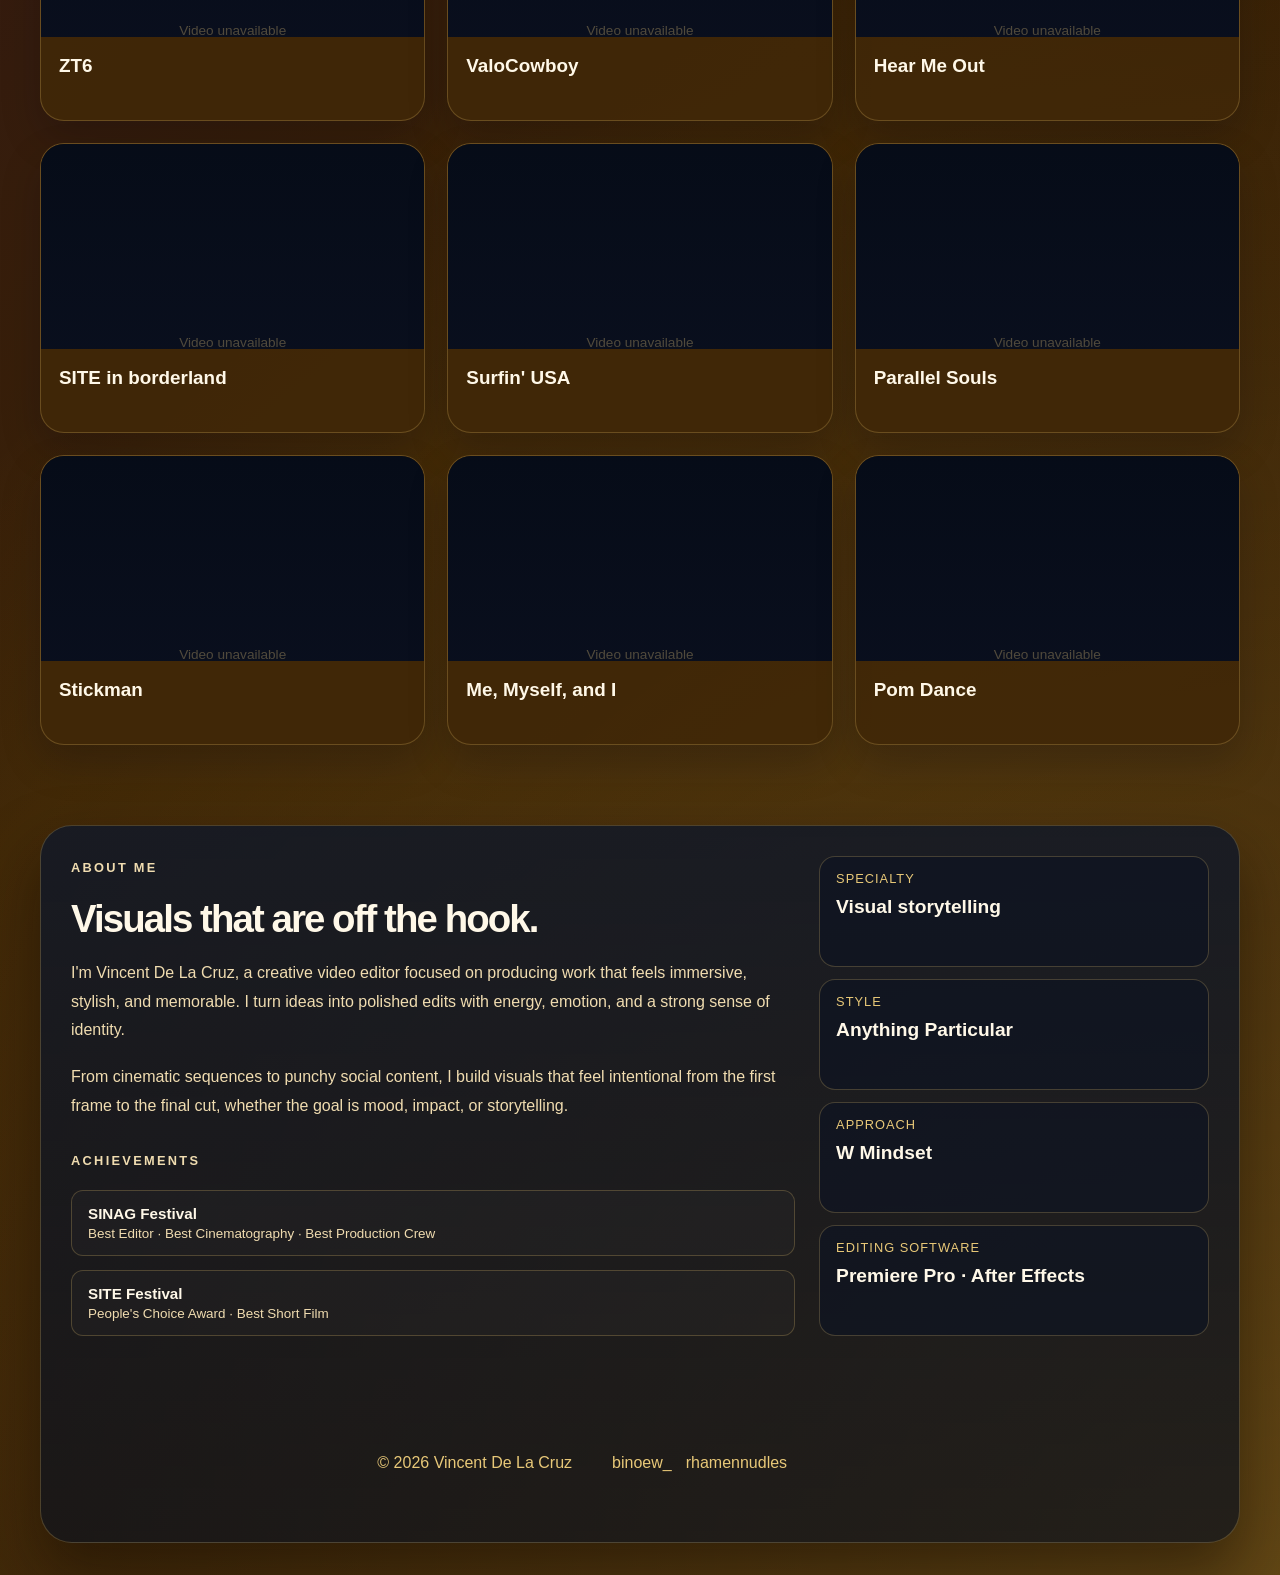
==== commit 2d4ab651: "Added logos" ====
--- a/index.html
+++ b/index.html
@@ -4,6 +4,7 @@
     <meta charset="UTF-8" />
     <meta name="viewport" content="width=device-width, initial-scale=1.0" />
     <title>VDLC | Portfolio</title>
+    <link rel="icon" type="image/png" href="Assets/ramen.png" />
     <meta
       name="description"
       content="Portfolio showcasing recent videos, creative work, and contact details."
@@ -20,7 +21,7 @@
     <div class="page-shell">
           <header class="topbar">
       <a href="#home" class="brand" aria-label="Home">
-        <span class="brand-mark">R</span>
+        <img src="Assets/ramen.png" class="brand-mark" alt="Ramen logo" />
         <span class="brand-text">Vincent De La Cruz</span>
       </a>
 
--- a/style.css
+++ b/style.css
@@ -938,16 +938,21 @@
 .video-card,
 .section-heading,
 .split-heading {
+  transition: opacity 0.6s ease, transform 0.6s ease;
+}
+
+.video-card.pre-reveal,
+.section-heading.pre-reveal,
+.split-heading.pre-reveal {
   opacity: 0;
   transform: translateY(24px);
-  transition: opacity 0.6s ease, transform 0.6s ease;
 }
 
 .video-card.is-revealed,
 .section-heading.is-revealed,
 .split-heading.is-revealed {
   opacity: 1;
-  transform: translateY(0);
+  transform: none;
 }
 
 @media (prefers-reduced-motion: reduce) {
@@ -958,4 +963,14 @@
     transform: none;
     transition: none;
   }
+}
+
+.brand-mark {
+  display: grid;
+  place-items: center;
+  width: 28px;
+  height: 28px;
+  border-radius: 10px;
+  overflow: hidden;
+  object-fit: cover;
 }
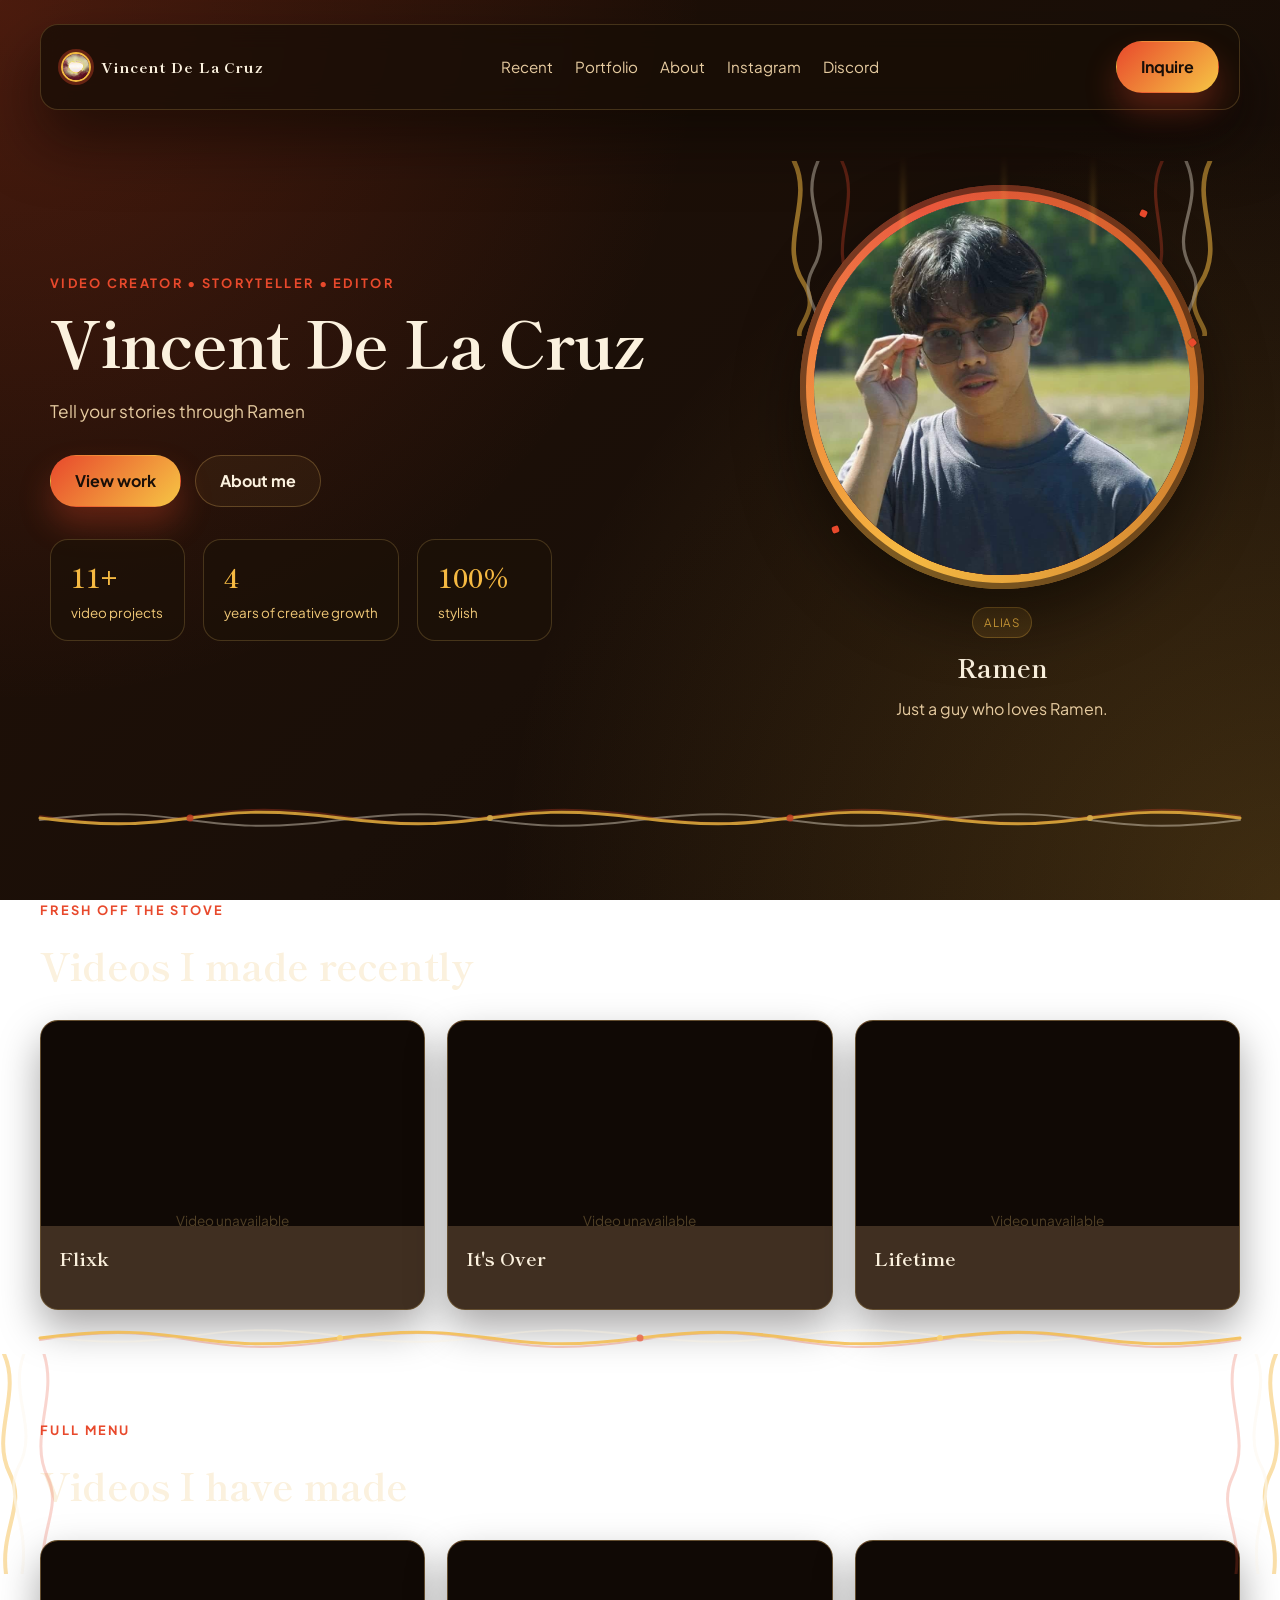
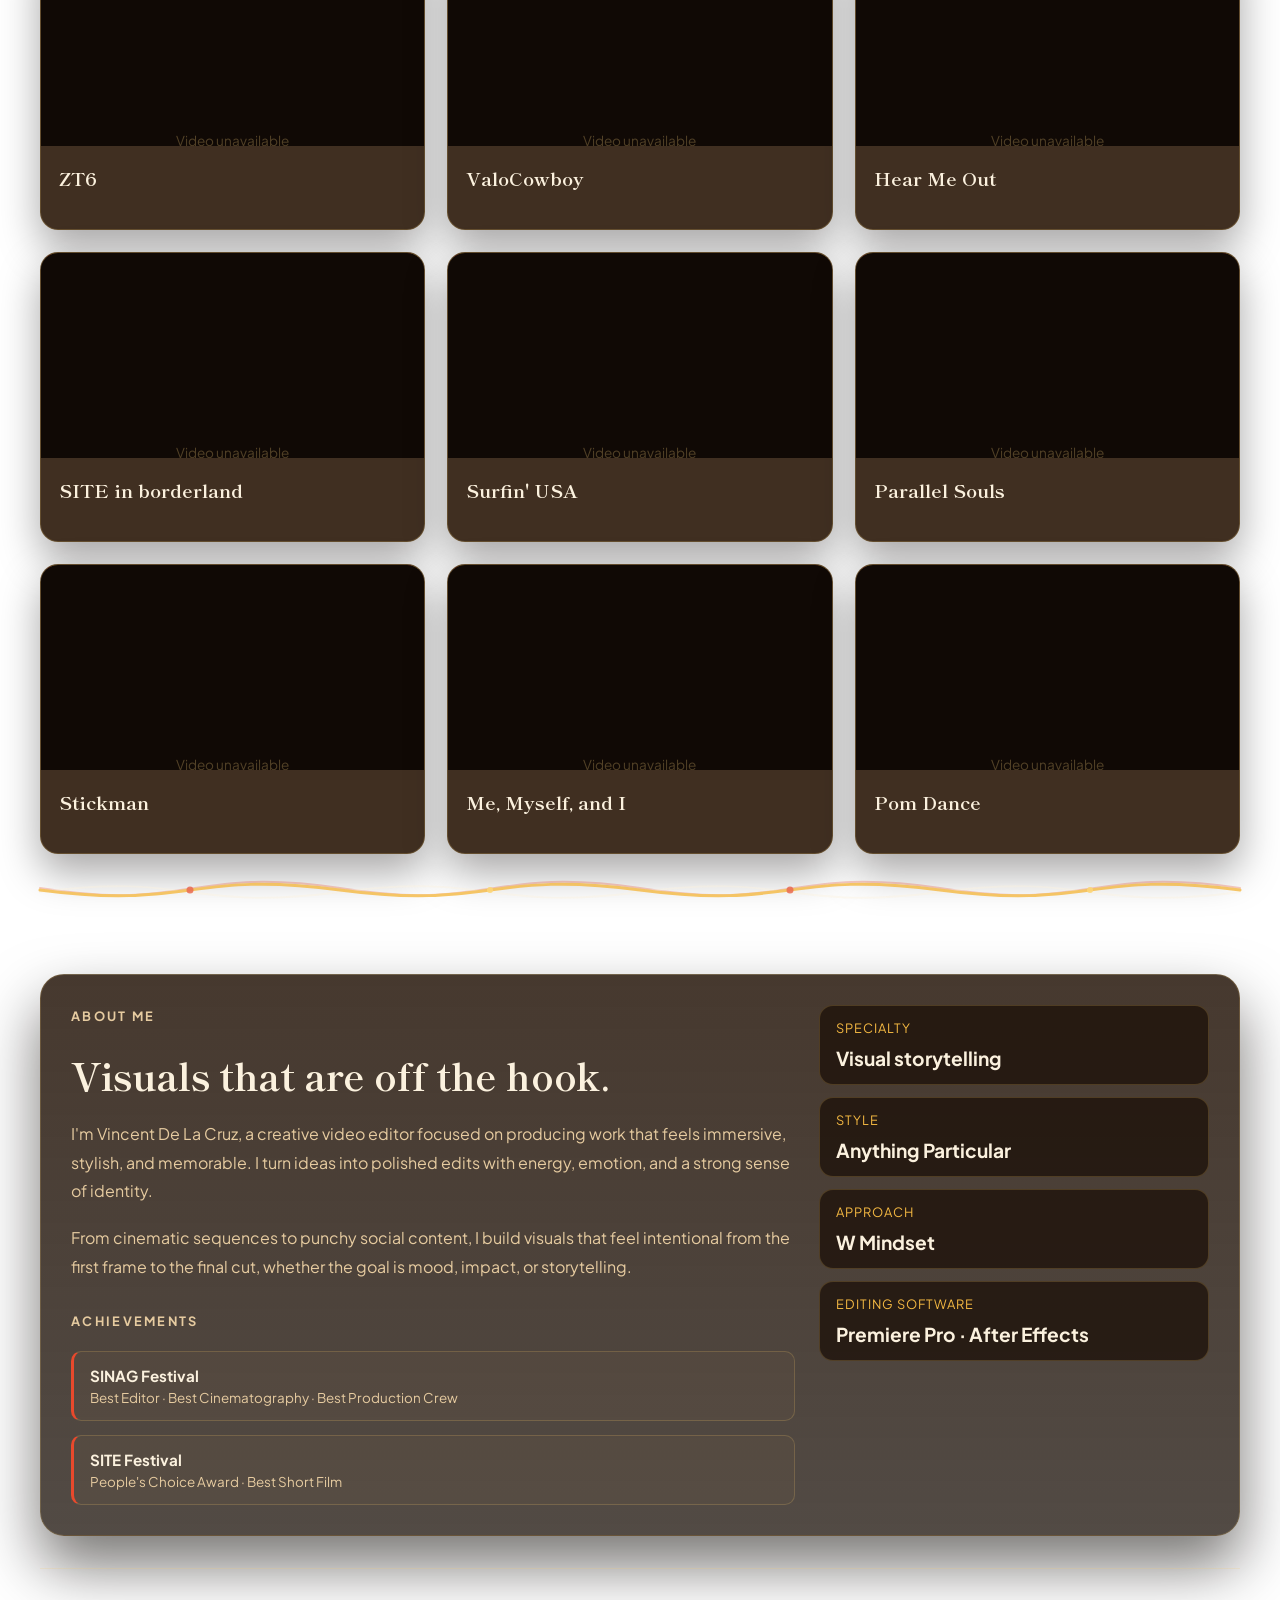
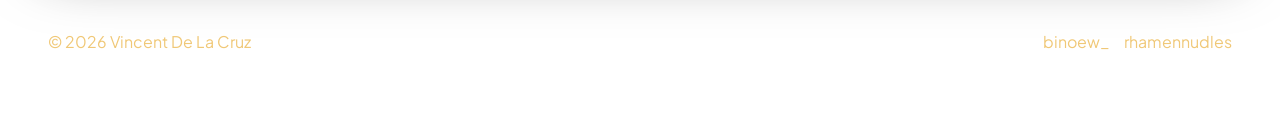
==== commit 779cb24f: "Change to Ramen style" ====
--- a/index.html
+++ b/index.html
@@ -12,38 +12,36 @@
     <link rel="preconnect" href="https://fonts.googleapis.com" />
     <link rel="preconnect" href="https://fonts.gstatic.com" crossorigin />
     <link
-      href="https://fonts.googleapis.com/css2?family=Space+Grotesk:wght@400;500;600;700;800&family=Plus+Jakarta+Sans:wght@400;500;600;700&display=swap"
+      href="https://fonts.googleapis.com/css2?family=Shippori+Mincho:wght@500;600;700;800&family=Plus+Jakarta+Sans:wght@400;500;600;700;800&display=swap"
       rel="stylesheet"
     />
     <link rel="stylesheet" href="style.css" />
   </head>
   <body>
     <div class="page-shell">
-          <header class="topbar">
-      <a href="#home" class="brand" aria-label="Home">
-        <img src="Assets/ramen.png" class="brand-mark" alt="Ramen logo" />
-        <span class="brand-text">Vincent De La Cruz</span>
-      </a>
-
-      <nav class="nav" aria-label="Main navigation">
-        <a href="#recent">Recent</a>
-        <a href="#portfolio">Portfolio</a>
-        <a href="#about">About</a>
-        <a href="https://instagram.com/binoew_" target="_blank" rel="noreferrer">Instagram</a>
-        <a href="https://discord.com/users/rhamennudles" target="_blank" rel="noreferrer">Discord</a>
-      </nav>
-
-      <button class="button button-primary" id="inquireOpenBtn" type="button">Inquire</button>
-    </header>
+      <header class="topbar">
+        <a href="#home" class="brand" aria-label="Home">
+          <img src="Assets/ramen.png" class="brand-mark" alt="Ramen logo" />
+          <span class="brand-text">Vincent De La Cruz</span>
+        </a>
+
+        <nav class="nav" aria-label="Main navigation">
+          <a href="#recent">Recent</a>
+          <a href="#portfolio">Portfolio</a>
+          <a href="#about">About</a>
+          <a href="https://instagram.com/binoew_" target="_blank" rel="noreferrer">Instagram</a>
+          <a href="https://discord.com/users/rhamennudles" target="_blank" rel="noreferrer">Discord</a>
+        </nav>
+
+        <button class="button button-primary" id="inquireOpenBtn" type="button">Inquire</button>
+      </header>
 
       <main>
         <section class="hero" id="home">
           <div class="hero-copy">
             <p class="eyebrow">Video creator • storyteller • editor</p>
             <h1>Vincent De La Cruz</h1>
-            <p class="lead">
-              Tell your stories through Ramen
-            </p>
+            <p class="lead">Tell your stories through Ramen</p>
 
             <div class="hero-actions">
               <a href="#portfolio" class="button button-primary">View work</a>
@@ -67,17 +65,21 @@
           </div>
 
           <div class="hero-visual" aria-label="Featured logo">
-          <div class="featured-card">
             <div class="featured-card">
-            <div class="steam" aria-hidden="true">
-              <span class="wisp wisp-1"></span>
-              <span class="wisp wisp-2"></span>
-              <span class="wisp wisp-3"></span>
-            </div>
-            <div class="featured-photo-wrap">
-              <img src="Assets/ramen.png" class="featured-photo featured-photo-a" alt="Ramen artwork" />
-              <img src="Assets/ramen2.png" class="featured-photo featured-photo-b" alt="Ramen artwork alternate" />
-            </div>
+              <div class="bowl-frame">
+                <div class="steam" aria-hidden="true">
+                  <span class="wisp wisp-1"></span>
+                  <span class="wisp wisp-2"></span>
+                  <span class="wisp wisp-3"></span>
+                </div>
+                <div class="featured-photo-wrap">
+                  <img src="Assets/ramen.png" class="featured-photo featured-photo-a" alt="Ramen artwork" />
+                  <img src="Assets/ramen2.png" class="featured-photo featured-photo-b" alt="Ramen artwork alternate" />
+                </div>
+                <span class="chili-fleck fleck-1" aria-hidden="true"></span>
+                <span class="chili-fleck fleck-2" aria-hidden="true"></span>
+                <span class="chili-fleck fleck-3" aria-hidden="true"></span>
+              </div>
 
               <div class="featured-info">
                 <span class="tag">Alias</span>
@@ -88,71 +90,109 @@
           </div>
         </section>
 
+        <div class="noodle-divider" aria-hidden="true">
+          <svg viewBox="0 0 1200 40" preserveAspectRatio="none">
+            <path class="noodle-strand noodle-strand-c" d="M0,18 C150,42 150,-4 300,18 C450,42 450,-4 600,18 C750,42 750,-4 900,18 C1050,42 1050,-4 1200,18" />
+            <path class="noodle-strand noodle-strand-b" d="M0,22 C150,2 150,42 300,22 C450,2 450,42 600,22 C750,2 750,42 900,22 C1050,2 1050,42 1200,22" />
+            <path class="noodle-strand noodle-strand-a" d="M0,20 C150,40 150,0 300,20 C450,40 450,0 600,20 C750,40 750,0 900,20 C1050,40 1050,0 1200,20" />
+            <circle class="noodle-garnish" cx="150" cy="20" r="3.5" />
+            <circle class="noodle-garnish-alt" cx="450" cy="20" r="3" />
+            <circle class="noodle-garnish" cx="750" cy="20" r="3.5" />
+            <circle class="noodle-garnish-alt" cx="1050" cy="20" r="3" />
+          </svg>
+        </div>
+
         <section class="content-section" id="recent">
           <div class="section-heading">
-            <p class="eyebrow">Fresh work</p>
+            <p class="eyebrow">Fresh off the stove</p>
             <h2>Videos I made recently</h2>
           </div>
           <div class="video-grid recent-grid" id="recentVideosGrid"></div>
         </section>
+
+        <div class="noodle-divider" aria-hidden="true">
+          <svg viewBox="0 0 1200 40" preserveAspectRatio="none">
+            <path class="noodle-strand noodle-strand-c" d="M0,22 C150,-2 150,46 300,22 C450,-2 450,46 600,22 C750,-2 750,46 900,22 C1050,-2 1050,46 1200,22" />
+            <path class="noodle-strand noodle-strand-b" d="M0,18 C150,38 150,-2 300,18 C450,38 450,-2 600,18 C750,38 750,-2 900,18 C1050,38 1050,-2 1200,18" />
+            <path class="noodle-strand noodle-strand-a" d="M0,20 C150,0 150,40 300,20 C450,0 450,40 600,20 C750,0 750,40 900,20 C1050,0 1050,40 1200,20" />
+            <circle class="noodle-garnish-alt" cx="300" cy="20" r="3" />
+            <circle class="noodle-garnish" cx="600" cy="20" r="3.5" />
+            <circle class="noodle-garnish-alt" cx="900" cy="20" r="3" />
+          </svg>
+        </div>
 
         <section class="content-section portfolio-section" id="portfolio">
           <div class="section-heading">
-              <p class="eyebrow">Portfolio</p>
-              <h2>Videos I have made</h2>
+            <p class="eyebrow">Full menu</p>
+            <h2>Videos I have made</h2>
           </div>
           <div class="video-grid portfolio-grid" id="allVideosGrid"></div>
         </section>
+
+        <div class="noodle-divider" aria-hidden="true">
+          <svg viewBox="0 0 1200 40" preserveAspectRatio="none">
+            <path class="noodle-strand noodle-strand-c" d="M0,18 C150,42 150,-4 300,18 C450,42 450,-4 600,18 C750,42 750,-4 900,18 C1050,42 1050,-4 1200,18" />
+            <path class="noodle-strand noodle-strand-b" d="M0,22 C150,2 150,42 300,22 C450,2 450,42 600,22 C750,2 750,42 900,22 C1050,2 1050,42 1200,22" />
+            <path class="noodle-strand noodle-strand-a" d="M0,20 C150,40 150,0 300,20 C450,40 450,0 600,20 C750,40 750,0 900,20 C1050,40 1050,0 1200,20" />
+            <circle class="noodle-garnish" cx="150" cy="20" r="3.5" />
+            <circle class="noodle-garnish-alt" cx="450" cy="20" r="3" />
+            <circle class="noodle-garnish" cx="750" cy="20" r="3.5" />
+            <circle class="noodle-garnish-alt" cx="1050" cy="20" r="3" />
+          </svg>
+        </div>
 
         <section class="content-section about-section" id="about">
           <div class="about-card">
             <div class="about-copy">
-            <p class="eyebrow">About me</p>
-            <h2>Visuals that are off the hook.</h2>
-            <p>
-              I'm Vincent De La Cruz, a creative video editor focused on
-              producing work that feels immersive, stylish, and memorable. I turn ideas into
-              polished edits with energy, emotion, and a strong sense of identity.
-            </p>
-            <p>
-              From cinematic sequences to punchy social content, I build visuals that feel
-              intentional from the first frame to the final cut, whether the goal is mood,
-              impact, or storytelling.
-            </p>
-
-            <div class="achievements">
-              <p class="eyebrow">Achievements</p>
-              <ul class="achievements-list">
-                <li>
-                  <strong>SINAG Festival</strong>
-                  <span>Best Editor · Best Cinematography · Best Production Crew</span>
-                </li>
-                <li>
-                  <strong>SITE Festival</strong>
-                  <span>People's Choice Award · Best Short Film</span>
-                </li>
-              </ul>
-            </div>
-          </div>
+              <p class="eyebrow">About me</p>
+              <h2>Visuals that are off the hook.</h2>
+              <p>
+                I'm Vincent De La Cruz, a creative video editor focused on
+                producing work that feels immersive, stylish, and memorable. I turn ideas into
+                polished edits with energy, emotion, and a strong sense of identity.
+              </p>
+              <p>
+                From cinematic sequences to punchy social content, I build visuals that feel
+                intentional from the first frame to the final cut, whether the goal is mood,
+                impact, or storytelling.
+              </p>
+
+              <div class="achievements">
+                <p class="eyebrow">Achievements</p>
+                <ul class="achievements-list">
+                  <li>
+                    <strong>SINAG Festival</strong>
+                    <span>Best Editor · Best Cinematography · Best Production Crew</span>
+                  </li>
+                  <li>
+                    <strong>SITE Festival</strong>
+                    <span>People's Choice Award · Best Short Film</span>
+                  </li>
+                </ul>
+              </div>
+            </div>
 
             <div class="about-panel">
-            <div class="mini-stat">
-              <span>Specialty</span>
-              <strong>Visual storytelling</strong>
-            </div>
-            <div class="mini-stat">
-              <span>Style</span>
-              <strong>Anything Particular</strong>
-            </div>
-            <div class="mini-stat">
-              <span>Approach</span>
-              <strong>W Mindset</strong>
-            </div>
-            <div class="mini-stat">
-              <span>Editing Software</span>
-              <strong>Premiere Pro · After Effects</strong>
-            </div>
-          </div>
+              <div class="mini-stat">
+                <span>Specialty</span>
+                <strong>Visual storytelling</strong>
+              </div>
+              <div class="mini-stat">
+                <span>Style</span>
+                <strong>Anything Particular</strong>
+              </div>
+              <div class="mini-stat">
+                <span>Approach</span>
+                <strong>W Mindset</strong>
+              </div>
+              <div class="mini-stat">
+                <span>Editing Software</span>
+                <strong>Premiere Pro · After Effects</strong>
+              </div>
+            </div>
+          </div>
+        </section>
+      </main>
 
       <footer class="contact-section" id="contact">
         <div class="footer-meta">
@@ -166,29 +206,29 @@
     </div>
 
     <div class="inquire-modal" id="inquireModal" aria-hidden="true">
-  <div class="inquire-backdrop" id="inquireBackdrop"></div>
-  <div class="inquire-dialog" role="dialog" aria-modal="true" aria-label="Inquire form">
-    <button class="inquire-close" id="inquireCloseBtn" type="button" aria-label="Close">✕</button>
-    <h2>Let's talk</h2>
-    <p>Send me a message and I'll get back to you.</p>
-    <form id="inquireForm" action="https://formspree.io/f/mbgrdawo" method="POST">
-      <label>
-        Name
-        <input type="text" name="name" required />
-      </label>
-      <label>
-        Email
-        <input type="email" name="email" required />
-      </label>
-      <label>
-        Message
-        <textarea name="message" rows="4" required></textarea>
-      </label>
-      <button type="submit" class="button button-primary">Send message</button>
-    </form>
-    <p class="inquire-status" id="inquireStatus"></p>
-  </div>
-</div>
+      <div class="inquire-backdrop" id="inquireBackdrop"></div>
+      <div class="inquire-dialog" role="dialog" aria-modal="true" aria-label="Inquire form">
+        <button class="inquire-close" id="inquireCloseBtn" type="button" aria-label="Close">✕</button>
+        <h2>Let's talk</h2>
+        <p>Send me a message and I'll get back to you.</p>
+        <form id="inquireForm" action="https://formspree.io/f/mbgrdawo" method="POST">
+          <label>
+            Name
+            <input type="text" name="name" required />
+          </label>
+          <label>
+            Email
+            <input type="email" name="email" required />
+          </label>
+          <label>
+            Message
+            <textarea name="message" rows="4" required></textarea>
+          </label>
+          <button type="submit" class="button button-primary">Send message</button>
+        </form>
+        <p class="inquire-status" id="inquireStatus"></p>
+      </div>
+    </div>
 
     <script src="script.js"></script>
   </body>
--- a/style.css
+++ b/style.css
@@ -1,18 +1,27 @@
 :root {
-  --bg: #2a1a05;
-  --bg-alt: #3a2205;
-  --panel: rgba(58, 36, 10, 0.85);
-  --panel-strong: #4a2c08;
-  --card: rgba(64, 40, 8, 0.92);
-  --line: rgba(255, 214, 120, 0.22);
-  --text: #fff8e8;
-  --muted: #f0dcb0;
-  --soft: #e8c878;
-  --primary: #ff2fb0;
-  --primary-strong: #e0189a;
-  --accent: #ffd23f;
-  --accent-strong: #fff34d;
-  --shadow: 0 30px 60px rgba(20, 10, 2, 0.5);
+  /* Broth & bowl palette */
+  --bg: #1a0f08;
+  --bg-deep: #100905;
+  --panel: rgba(43, 26, 14, 0.85);
+  --panel-strong: #3a2410;
+  --card: rgba(48, 30, 15, 0.92);
+  --line: rgba(245, 197, 105, 0.2);
+  --text: #fbf1de;
+  --muted: #e6cba0;
+  --soft: #f0c877;
+
+  --chili: #e8492c;
+  --chili-strong: #c4351f;
+  --egg: #f5b942;
+  --egg-strong: #ffcf5c;
+  --broth: #c9722a;
+
+  --primary: var(--chili);
+  --primary-strong: var(--chili-strong);
+  --accent: var(--egg);
+  --accent-strong: var(--egg-strong);
+
+  --shadow: 0 30px 60px rgba(10, 5, 2, 0.55);
 }
 
 * {
@@ -26,11 +35,12 @@
 body {
   margin: 0;
   min-height: 100vh;
-  font-family: "Inter", "Segoe UI", sans-serif;
+  font-family: "Plus Jakarta Sans", "Segoe UI", sans-serif;
   background:
-    radial-gradient(circle at top left, rgba(255, 47, 176, 0.28), transparent 45%),
-    radial-gradient(circle at bottom right, rgba(255, 210, 63, 0.28), transparent 50%),
-    linear-gradient(135deg, #2a0f1f 0%, #3a2205 55%, #241004 100%);
+    radial-gradient(circle at top left, rgba(232, 73, 44, 0.22), transparent 45%),
+    radial-gradient(circle at bottom right, rgba(245, 185, 66, 0.2), transparent 50%),
+    linear-gradient(135deg, #200f06 0%, #1a0f08 55%, #120a05 100%);
+  background-attachment: fixed;
   color: var(--text);
 }
 
@@ -66,7 +76,7 @@
   padding: 16px 20px;
   border: 1px solid var(--line);
   border-radius: 18px;
-  background: rgba(11, 16, 32, 0.7);
+  background: rgba(24, 14, 6, 0.78);
   backdrop-filter: blur(12px);
   box-shadow: var(--shadow);
 }
@@ -76,18 +86,20 @@
   align-items: center;
   gap: 10px;
   font-weight: 800;
-  letter-spacing: 0.08em;
+  letter-spacing: 0.06em;
+  font-family: "Shippori Mincho", serif;
 }
 
 .brand-mark {
   display: grid;
   place-items: center;
-  width: 28px;
-  height: 28px;
-  border-radius: 10px;
-  background: linear-gradient(135deg, var(--primary), var(--accent));
-  color: #06101d;
-  font-size: 0.9rem;
+  width: 30px;
+  height: 30px;
+  border-radius: 50%;
+  overflow: hidden;
+  object-fit: cover;
+  border: 2px solid var(--egg);
+  box-shadow: 0 0 0 3px rgba(232, 73, 44, 0.35);
 }
 
 .brand-text {
@@ -103,7 +115,23 @@
 }
 
 .nav a {
+  position: relative;
   transition: color 0.25s ease;
+}
+
+.nav a::after {
+  content: "";
+  position: absolute;
+  left: 0;
+  right: 100%;
+  bottom: -6px;
+  height: 2px;
+  background: linear-gradient(90deg, var(--chili), var(--egg));
+  transition: right 0.25s ease;
+}
+
+.nav a:hover::after {
+  right: 0;
 }
 
 .nav a:hover,
@@ -119,7 +147,7 @@
   padding: 0.9rem 1.5rem;
   border-radius: 999px;
   border: 1px solid transparent;
-  font-weight: 600;
+  font-weight: 700;
   transition: transform 0.25s ease, box-shadow 0.25s ease, border-color 0.25s ease;
 }
 
@@ -128,14 +156,14 @@
 }
 
 .button-primary {
-  background: linear-gradient(135deg, var(--primary), #7dd3fc 35%, var(--accent));
-  color: #0b1020;
-  box-shadow: 0 20px 35px rgba(117, 228, 255, 0.28);
+  background: linear-gradient(135deg, var(--chili), var(--egg) 90%);
+  color: #1a0f08;
+  box-shadow: 0 18px 32px rgba(232, 73, 44, 0.3);
 }
 
 .button-secondary {
-  background: rgba(148, 163, 184, 0.04);
-  border-color: rgba(148, 163, 184, 0.18);
+  background: rgba(245, 197, 105, 0.05);
+  border-color: rgba(245, 197, 105, 0.25);
   color: var(--text);
 }
 
@@ -150,7 +178,7 @@
 
 .eyebrow {
   margin: 0 0 18px;
-  color: var(--primary);
+  color: var(--chili);
   font-size: 0.8rem;
   font-weight: 700;
   letter-spacing: 0.18em;
@@ -160,9 +188,11 @@
 .hero-copy h1 {
   margin: 0;
   max-width: 610px;
+  font-family: "Shippori Mincho", serif;
   font-size: clamp(2.8rem, 5vw, 5rem);
-  line-height: 0.98;
-  letter-spacing: -0.06em;
+  line-height: 1.02;
+  letter-spacing: -0.02em;
+  color: var(--text);
 }
 
 .lead {
@@ -194,13 +224,15 @@
   padding: 18px 20px;
   border: 1px solid var(--line);
   border-radius: 18px;
-  background: rgba(15, 20, 33, 0.72);
+  background: rgba(28, 17, 8, 0.72);
 }
 
 .hero-stats strong {
   display: block;
+  font-family: "Shippori Mincho", serif;
   font-size: 1.6rem;
   margin-bottom: 6px;
+  color: var(--egg);
 }
 
 .hero-stats span {
@@ -208,6 +240,7 @@
   font-size: 0.84rem;
 }
 
+/* --- Bowl-of-ramen hero visual --- */
 .hero-visual {
   position: relative;
   display: flex;
@@ -215,44 +248,106 @@
   align-items: center;
 }
 
+/* Hanging noodle strands framing the bowl */
+.hero-visual::before,
+.hero-visual::after {
+  content: "";
+  position: absolute;
+  top: -6px;
+  width: 92px;
+  height: 190px;
+  background-repeat: no-repeat;
+  background-size: contain;
+  opacity: 0.65;
+  pointer-events: none;
+  z-index: 0;
+}
+
+.hero-visual::before {
+  left: 2%;
+  background-image: url("data:image/svg+xml,%3Csvg xmlns='http://www.w3.org/2000/svg' viewBox='0 0 100 190'%3E%3Cpath d='M12,0 C34,44 -6,88 22,132 C42,162 14,178 18,190' stroke='%23f5b942' stroke-width='5' fill='none' stroke-linecap='round' opacity='0.85'/%3E%3Cpath d='M38,0 C16,50 58,74 32,118 C16,150 46,164 40,190' stroke='%23fbf1de' stroke-width='3.5' fill='none' stroke-linecap='round' opacity='0.6'/%3E%3Cpath d='M64,0 C86,46 48,90 74,134 C90,160 62,172 66,190' stroke='%23e8492c' stroke-width='3.5' fill='none' stroke-linecap='round' opacity='0.5'/%3E%3C/svg%3E");
+}
+
+.hero-visual::after {
+  right: 2%;
+  transform: scaleX(-1);
+  background-image: url("data:image/svg+xml,%3Csvg xmlns='http://www.w3.org/2000/svg' viewBox='0 0 100 190'%3E%3Cpath d='M12,0 C34,44 -6,88 22,132 C42,162 14,178 18,190' stroke='%23f5b942' stroke-width='5' fill='none' stroke-linecap='round' opacity='0.85'/%3E%3Cpath d='M38,0 C16,50 58,74 32,118 C16,150 46,164 40,190' stroke='%23fbf1de' stroke-width='3.5' fill='none' stroke-linecap='round' opacity='0.6'/%3E%3Cpath d='M64,0 C86,46 48,90 74,134 C90,160 62,172 66,190' stroke='%23e8492c' stroke-width='3.5' fill='none' stroke-linecap='round' opacity='0.5'/%3E%3C/svg%3E");
+}
+
 .featured-card {
+  position: relative;
+  z-index: 1;
   width: min(100%, 440px);
-  border: 1px solid var(--line);
-  border-radius: 30px;
   padding: 18px;
-  background: linear-gradient(180deg, rgba(15, 23, 42, 0.9), rgba(15, 23, 42, 0.7));
-  box-shadow: var(--shadow);
-}
-
-.featured-media {
+}
+
+.bowl-frame {
   position: relative;
-  height: 520px;
-  border-radius: 22px;
+  overflow: visible;
+  border-radius: 50%;
+  padding: 14px;
   background:
-    linear-gradient(rgba(13, 19, 31, 0.25), rgba(13, 19, 31, 0.7)),
-    url("https://images.unsplash.com/photo-1492691527719-9d1e07e534b4?auto=format&fit=crop&w=1000&q=80") center/cover no-repeat;
-}
-
-.play-badge {
-  position: absolute;
-  top: 50%;
-  left: 50%;
-  transform: translate(-50%, -50%);
-  display: grid;
-  place-items: center;
-  width: 84px;
-  height: 84px;
-  border: 1px solid rgba(255,255,255,0.25);
+    radial-gradient(circle at 30% 25%, rgba(255, 255, 255, 0.12), transparent 55%),
+    conic-gradient(from 210deg, var(--egg), var(--chili) 35%, var(--broth) 65%, var(--egg) 100%);
+  box-shadow: var(--shadow), inset 0 0 0 6px rgba(26, 15, 8, 0.55);
+}
+
+.featured-photo-wrap {
+  position: relative;
+  width: 100%;
+  aspect-ratio: 1 / 1;
   border-radius: 50%;
-  background: rgba(14, 22, 36, 0.6);
-  backdrop-filter: blur(4px);
-  font-size: 2rem;
-  color: var(--text);
-  box-shadow: 0 20px 40px rgba(15, 23, 42, 0.45);
-}
+  overflow: hidden;
+  background: var(--bg-deep);
+  box-shadow: inset 0 8px 24px rgba(0, 0, 0, 0.45);
+}
+
+.featured-photo {
+  position: absolute;
+  inset: 0;
+  width: 100%;
+  height: 100%;
+  object-fit: cover;
+  display: block;
+}
+
+.featured-photo-a {
+  animation: crossfadeA 6s ease-in-out infinite;
+}
+
+.featured-photo-b {
+  animation: crossfadeB 6s ease-in-out infinite;
+}
+
+@keyframes crossfadeA {
+  0%, 40% { opacity: 1; }
+  50%, 90% { opacity: 0; }
+  100% { opacity: 1; }
+}
+
+@keyframes crossfadeB {
+  0%, 40% { opacity: 0; }
+  50%, 90% { opacity: 1; }
+  100% { opacity: 0; }
+}
+
+.chili-fleck {
+  position: absolute;
+  width: 7px;
+  height: 7px;
+  border-radius: 2px;
+  background: var(--chili);
+  box-shadow: 0 0 0 1px rgba(0, 0, 0, 0.2);
+  transform: rotate(24deg);
+}
+
+.fleck-1 { top: 6%; right: 14%; }
+.fleck-2 { bottom: 14%; left: 8%; transform: rotate(-18deg); }
+.fleck-3 { top: 38%; right: 2%; transform: rotate(52deg); }
 
 .featured-info {
   padding: 18px 8px 8px;
+  text-align: center;
 }
 
 .tag {
@@ -260,9 +355,9 @@
   margin-bottom: 10px;
   padding: 0.42rem 0.7rem;
   border-radius: 999px;
-  background: rgba(117, 228, 255, 0.12);
-  border: 1px solid rgba(117, 228, 255, 0.2);
-  color: var(--primary);
+  background: rgba(245, 185, 66, 0.14);
+  border: 1px solid rgba(245, 185, 66, 0.3);
+  color: var(--egg);
   font-size: 0.72rem;
   letter-spacing: 0.08em;
   text-transform: uppercase;
@@ -270,6 +365,7 @@
 
 .featured-info h2 {
   margin: 0 0 10px;
+  font-family: "Shippori Mincho", serif;
   font-size: clamp(1.6rem, 2vw, 2.4rem);
 }
 
@@ -279,6 +375,99 @@
   line-height: 1.7;
 }
 
+/* --- Steam --- */
+.steam {
+  position: absolute;
+  top: -60px;
+  left: 0;
+  right: 0;
+  height: 120px;
+  z-index: 2;
+  pointer-events: none;
+  overflow: visible;
+}
+
+.wisp {
+  position: absolute;
+  bottom: 0;
+  width: 4px;
+  height: 90px;
+  border-radius: 999px;
+  background: linear-gradient(to top, var(--egg), transparent);
+  opacity: 0.4;
+  filter: blur(2px);
+}
+
+.wisp-1 { left: 25%; animation: rise1 5s ease-in-out infinite; }
+.wisp-2 { left: 50%; animation: rise2 6.5s ease-in-out infinite 0.8s; }
+.wisp-3 { left: 72%; animation: rise1 5.8s ease-in-out infinite 1.6s; }
+
+@keyframes rise1 {
+  0%, 100% { transform: translateY(0) scaleY(1); opacity: 0; }
+  20% { opacity: 0.4; }
+  60% { transform: translateY(-40px) scaleY(1.3); opacity: 0.22; }
+  100% { transform: translateY(-70px) scaleY(1.5); opacity: 0; }
+}
+
+@keyframes rise2 {
+  0%, 100% { transform: translateY(0) scaleY(1) translateX(0); opacity: 0; }
+  25% { opacity: 0.35; }
+  65% { transform: translateY(-36px) scaleY(1.2) translateX(8px); opacity: 0.2; }
+  100% { transform: translateY(-65px) scaleY(1.4) translateX(14px); opacity: 0; }
+}
+
+@media (prefers-reduced-motion: reduce) {
+  .wisp { animation: none; opacity: 0; }
+}
+
+/* --- Noodle-strand section dividers --- */
+.noodle-divider {
+  position: relative;
+  width: 100%;
+  height: 40px;
+  margin: 8px 0 -8px;
+  opacity: 0.8;
+}
+
+.noodle-divider svg {
+  width: 100%;
+  height: 100%;
+  overflow: visible;
+}
+
+.noodle-strand {
+  fill: none;
+  stroke-linecap: round;
+}
+
+.noodle-strand-a {
+  stroke: var(--egg);
+  stroke-width: 3;
+}
+
+.noodle-strand-b {
+  stroke: var(--text);
+  stroke-width: 2;
+  opacity: 0.5;
+}
+
+.noodle-strand-c {
+  stroke: var(--chili);
+  stroke-width: 2;
+  opacity: 0.35;
+}
+
+.noodle-garnish {
+  fill: var(--chili);
+  opacity: 0.85;
+}
+
+.noodle-garnish-alt {
+  fill: var(--egg-strong);
+  opacity: 0.9;
+}
+
+/* --- Sections --- */
 .content-section {
   padding: 72px 0 0;
 }
@@ -289,8 +478,9 @@
 
 .section-heading h2 {
   margin: 0;
+  font-family: "Shippori Mincho", serif;
   font-size: clamp(2rem, 3vw, 3rem);
-  letter-spacing: -0.05em;
+  letter-spacing: -0.01em;
 }
 
 .split-heading {
@@ -301,8 +491,8 @@
 }
 
 .text-link {
-  color: var(--primary);
-  font-weight: 600;
+  color: var(--chili);
+  font-weight: 700;
 }
 
 .video-grid {
@@ -316,23 +506,38 @@
   overflow: hidden;
   min-height: 290px;
   border: 1px solid var(--line);
-  border-radius: 24px;
+  border-radius: 18px;
   background: var(--card);
-  box-shadow: 0 18px 40px rgba(3, 7, 18, 0.2);
+  box-shadow: 0 18px 40px rgba(5, 2, 1, 0.35);
   transition: transform 0.25s ease, border-color 0.25s ease, box-shadow 0.25s ease;
+}
+
+.video-card::before {
+  content: "";
+  position: absolute;
+  top: 0;
+  left: 0;
+  right: 0;
+  height: 4px;
+  background: repeating-linear-gradient(
+    90deg,
+    var(--chili) 0 10px,
+    var(--egg) 10px 20px
+  );
+  opacity: 0.85;
 }
 
 .video-card:hover {
   transform: translateY(-5px);
-  border-color: rgba(117, 228, 255, 0.32);
-  box-shadow: 0 26px 50px rgba(3, 7, 18, 0.35);
+  border-color: rgba(245, 185, 66, 0.4);
+  box-shadow: 0 26px 50px rgba(5, 2, 1, 0.5);
 }
 
 .video-frame {
   position: relative;
   height: 205px;
   overflow: hidden;
-  background: #050b16;
+  background: var(--bg-deep);
 }
 
 .video-frame video {
@@ -340,13 +545,13 @@
   height: 100%;
   display: block;
   object-fit: cover;
-  background: #050b16;
+  background: var(--bg-deep);
 }
 
 .video-overlay {
   position: absolute;
   inset: 0;
-  background: linear-gradient(rgba(11, 16, 32, 0.18), rgba(11, 16, 32, 0.7));
+  background: linear-gradient(rgba(16, 9, 5, 0.15), rgba(16, 9, 5, 0.72));
   pointer-events: none;
 }
 
@@ -357,8 +562,8 @@
   z-index: 2;
   padding: 0.45rem 0.7rem;
   border-radius: 999px;
-  background: rgba(9, 12, 19, 0.7);
-  border: 1px solid rgba(255,255,255,0.12);
+  background: rgba(16, 9, 5, 0.75);
+  border: 1px solid rgba(245, 197, 105, 0.18);
   font-size: 0.72rem;
   color: var(--text);
 }
@@ -373,18 +578,19 @@
   place-items: center;
   width: 58px;
   height: 58px;
-  border: 1px solid rgba(255,255,255,0.22);
+  border: 1px solid rgba(245, 197, 105, 0.3);
   border-radius: 50%;
-  background: rgba(17, 24, 39, 0.7);
-  color: var(--text);
+  background: rgba(26, 15, 8, 0.75);
+  color: var(--egg);
   font-size: 1.2rem;
   cursor: pointer;
   transition: transform 0.2s ease, background 0.2s ease;
 }
 
 .play-button:hover {
-  transform: translate(-50%, -50%) scale(1.04);
-  background: rgba(17, 24, 39, 0.9);
+  transform: translate(-50%, -50%) scale(1.06);
+  background: rgba(232, 73, 44, 0.85);
+  color: var(--text);
 }
 
 .video-info {
@@ -393,6 +599,7 @@
 
 .video-info h3 {
   margin: 0 0 6px;
+  font-family: "Shippori Mincho", serif;
   font-size: 1.18rem;
 }
 
@@ -403,6 +610,7 @@
 }
 
 .portfolio-section {
+  position: relative;
   padding-bottom: 8px;
 }
 
@@ -410,21 +618,56 @@
   grid-template-columns: repeat(3, minmax(0, 1fr));
 }
 
+/* Noodle strands draping down the sides of the portfolio section */
+.portfolio-section::before,
+.portfolio-section::after {
+  content: "";
+  position: absolute;
+  top: 4px;
+  width: 70px;
+  height: 220px;
+  background-repeat: no-repeat;
+  background-size: contain;
+  opacity: 0.45;
+  pointer-events: none;
+  z-index: 0;
+}
+
+.portfolio-section::before {
+  left: -46px;
+  background-image: url("data:image/svg+xml,%3Csvg xmlns='http://www.w3.org/2000/svg' viewBox='0 0 70 220'%3E%3Cpath d='M10,0 C28,40 -4,80 16,120 C32,152 6,176 12,220' stroke='%23f5b942' stroke-width='4' fill='none' stroke-linecap='round'/%3E%3Cpath d='M30,0 C14,42 46,74 24,114 C10,144 36,168 28,220' stroke='%23fbf1de' stroke-width='3' fill='none' stroke-linecap='round' opacity='0.6'/%3E%3Cpath d='M50,0 C64,44 34,84 54,124 C68,154 44,178 50,220' stroke='%23e8492c' stroke-width='3' fill='none' stroke-linecap='round' opacity='0.5'/%3E%3C/svg%3E");
+}
+
+.portfolio-section::after {
+  right: -46px;
+  transform: scaleX(-1);
+  background-image: url("data:image/svg+xml,%3Csvg xmlns='http://www.w3.org/2000/svg' viewBox='0 0 70 220'%3E%3Cpath d='M10,0 C28,40 -4,80 16,120 C32,152 6,176 12,220' stroke='%23f5b942' stroke-width='4' fill='none' stroke-linecap='round'/%3E%3Cpath d='M30,0 C14,42 46,74 24,114 C10,144 36,168 28,220' stroke='%23fbf1de' stroke-width='3' fill='none' stroke-linecap='round' opacity='0.6'/%3E%3Cpath d='M50,0 C64,44 34,84 54,124 C68,154 44,178 50,220' stroke='%23e8492c' stroke-width='3' fill='none' stroke-linecap='round' opacity='0.5'/%3E%3C/svg%3E");
+}
+
+@media (max-width: 1120px) {
+  .portfolio-section::before,
+  .portfolio-section::after {
+    display: none;
+  }
+}
+
+/* --- About --- */
 .about-card {
   display: grid;
   grid-template-columns: 1.3fr 0.7fr;
   gap: 24px;
   padding: 30px;
   border: 1px solid var(--line);
-  border-radius: 32px;
-  background: linear-gradient(180deg, rgba(17, 24, 39, 0.85), rgba(12, 17, 28, 0.72));
+  border-radius: 24px;
+  background: linear-gradient(180deg, rgba(38, 22, 10, 0.85), rgba(24, 14, 6, 0.75));
   box-shadow: var(--shadow);
 }
 
 .about-copy h2 {
   margin: 0 0 18px;
+  font-family: "Shippori Mincho", serif;
   font-size: clamp(2rem, 3vw, 3rem);
-  letter-spacing: -0.05em;
+  letter-spacing: -0.01em;
 }
 
 .about-copy p {
@@ -436,6 +679,7 @@
 .about-panel {
   display: grid;
   gap: 12px;
+  align-content: start;
 }
 
 .about-section {
@@ -445,14 +689,14 @@
 .mini-stat {
   padding: 14px 16px;
   border: 1px solid var(--line);
-  border-radius: 16px;
-  background: rgba(15, 20, 33, 0.76);
+  border-radius: 14px;
+  background: rgba(28, 17, 8, 0.76);
 }
 
 .mini-stat span {
   display: block;
   margin-bottom: 10px;
-  color: var(--soft);
+  color: var(--egg);
   font-size: 0.8rem;
   letter-spacing: 0.08em;
   text-transform: uppercase;
@@ -462,67 +706,49 @@
   font-size: 1.2rem;
 }
 
+.achievements {
+  margin-top: 28px;
+}
+
+.achievements-list {
+  list-style: none;
+  margin: 12px 0 0;
+  padding: 0;
+  display: grid;
+  gap: 14px;
+}
+
+.achievements-list li {
+  display: grid;
+  gap: 4px;
+  padding: 14px 16px;
+  border: 1px solid var(--line);
+  border-left: 3px solid var(--chili);
+  border-radius: 10px;
+  background: rgba(245, 197, 105, 0.03);
+}
+
+.achievements-list strong {
+  font-size: 0.95rem;
+  color: var(--text);
+}
+
+.achievements-list span {
+  font-size: 0.84rem;
+  color: var(--muted);
+}
+
+/* --- Footer --- */
 .contact-section {
   margin-top: 32px;
   padding: 24px 0 18px;
-}
-
-.contact-wrap {
-  display: grid;
-  grid-template-columns: 0.9fr 1.1fr;
-  gap: 28px;
-  padding: 30px;
-  border: 1px solid var(--line);
-  border-radius: 30px;
-  background: linear-gradient(135deg, rgba(15, 23, 42, 0.88), rgba(17, 24, 39, 0.7));
-  box-shadow: var(--shadow);
-}
-
-.contact-copy h2 {
-  margin: 0 0 18px;
-  font-size: clamp(2rem, 3vw, 3rem);
-  letter-spacing: -0.05em;
-}
-
-.contact-copy p {
-  color: var(--muted);
-  line-height: 1.8;
-}
-
-.contact-form {
-  display: grid;
-  gap: 18px;
-}
-
-.contact-form label {
-  display: grid;
-  gap: 10px;
-  color: var(--muted);
-  font-size: 0.9rem;
-}
-
-.contact-form input,
-.contact-form textarea {
-  width: 100%;
-  padding: 0.95rem 1rem;
-  border: 1px solid rgba(148, 163, 184, 0.2);
-  border-radius: 14px;
-  background: rgba(15, 20, 33, 0.8);
-  color: var(--text);
-  resize: vertical;
-}
-
-.contact-form input:focus,
-.contact-form textarea:focus {
-  outline: none;
-  border-color: rgba(117, 228, 255, 0.7);
-  box-shadow: 0 0 0 4px rgba(117, 228, 255, 0.08);
+  border-top: 1px solid var(--line);
 }
 
 .footer-meta {
   display: flex;
   align-items: center;
-  justify-content: flex-end;
+  justify-content: space-between;
   gap: 40px;
   padding: 22px 8px 6px;
   color: var(--soft);
@@ -535,10 +761,197 @@
   gap: 14px;
 }
 
+/* --- Inquire modal --- */
+.inquire-modal {
+  position: fixed;
+  inset: 0;
+  z-index: 100;
+  display: none;
+  align-items: center;
+  justify-content: center;
+}
+
+.inquire-modal.is-open {
+  display: flex;
+}
+
+.inquire-backdrop {
+  position: absolute;
+  inset: 0;
+  background: rgba(10, 5, 2, 0.75);
+  backdrop-filter: blur(4px);
+}
+
+.inquire-dialog {
+  position: relative;
+  z-index: 1;
+  width: min(90%, 440px);
+  padding: 32px;
+  border: 1px solid var(--line);
+  border-radius: 20px;
+  background: var(--card);
+  box-shadow: var(--shadow);
+}
+
+.inquire-close {
+  position: absolute;
+  top: 16px;
+  right: 16px;
+  width: 32px;
+  height: 32px;
+  border: none;
+  border-radius: 50%;
+  background: rgba(245, 197, 105, 0.12);
+  color: var(--text);
+  cursor: pointer;
+}
+
+.inquire-dialog h2 {
+  margin: 0 0 8px;
+  font-family: "Shippori Mincho", serif;
+}
+
+.inquire-dialog p {
+  color: var(--muted);
+  margin: 0 0 20px;
+}
+
+.inquire-dialog form {
+  display: grid;
+  gap: 14px;
+}
+
+.inquire-dialog label {
+  display: grid;
+  gap: 6px;
+  color: var(--muted);
+  font-size: 0.9rem;
+}
+
+.inquire-dialog input,
+.inquire-dialog textarea {
+  padding: 0.8rem 1rem;
+  border: 1px solid rgba(245, 197, 105, 0.2);
+  border-radius: 12px;
+  background: rgba(0, 0, 0, 0.28);
+  color: var(--text);
+  font-size: 16px;
+}
+
+.inquire-dialog input:focus,
+.inquire-dialog textarea:focus {
+  outline: none;
+  border-color: var(--egg);
+  box-shadow: 0 0 0 4px rgba(245, 185, 66, 0.15);
+}
+
+.inquire-status {
+  margin-top: 12px;
+  font-size: 0.85rem;
+  color: var(--soft);
+}
+
+/* --- Video state helpers --- */
+.video-frame video {
+  opacity: 0;
+  transition: opacity 0.3s ease;
+}
+
+.video-card.is-ready .video-frame video {
+  opacity: 1;
+}
+
+.video-card.has-error .video-frame {
+  display: grid;
+  place-items: center;
+}
+
+.video-card.has-error .video-frame::after {
+  content: "Video unavailable";
+  color: var(--soft);
+  font-size: 0.85rem;
+}
+
+.video-card.has-error .play-button,
+.video-card.has-error .video-duration {
+  display: none;
+}
+
+video:fullscreen,
+video:-webkit-full-screen,
+video:-moz-full-screen {
+  width: auto;
+  height: auto;
+  max-width: 100%;
+  max-height: 100%;
+  object-fit: contain;
+}
+
+.play-button,
+.video-duration,
+.fullscreen-hint {
+  transition: opacity 0.2s ease;
+}
+
+.video-card.is-playing .play-button {
+  opacity: 0;
+  pointer-events: none;
+}
+
+.fullscreen-hint {
+  position: absolute;
+  bottom: 12px;
+  left: 14px;
+  z-index: 2;
+  padding: 0.4rem 0.7rem;
+  border-radius: 999px;
+  background: rgba(16, 9, 5, 0.75);
+  border: 1px solid rgba(245, 197, 105, 0.18);
+  font-size: 0.68rem;
+  color: var(--text);
+  opacity: 0;
+  pointer-events: none;
+}
+
+.video-card.is-playing .fullscreen-hint {
+  opacity: 1;
+}
+
+/* --- Reveal-on-scroll --- */
+.video-card,
+.section-heading,
+.split-heading {
+  transition: opacity 0.6s ease, transform 0.6s ease;
+}
+
+.video-card.pre-reveal,
+.section-heading.pre-reveal,
+.split-heading.pre-reveal {
+  opacity: 0;
+  transform: translateY(24px);
+}
+
+.video-card.is-revealed,
+.section-heading.is-revealed,
+.split-heading.is-revealed {
+  opacity: 1;
+  transform: none;
+}
+
+@media (prefers-reduced-motion: reduce) {
+  .video-card,
+  .section-heading,
+  .split-heading {
+    opacity: 1;
+    transform: none;
+    transition: none;
+  }
+}
+
+/* --- Responsive --- */
 @media (max-width: 980px) {
   .hero,
-  .about-card,
-  .contact-wrap {
+  .about-card {
     grid-template-columns: 1fr;
   }
 
@@ -546,8 +959,14 @@
     grid-template-columns: repeat(2, minmax(0, 1fr));
   }
 
-  .featured-media {
-    height: 420px;
+  .bowl-frame {
+    max-width: 340px;
+    margin: 0 auto;
+  }
+
+  .hero-visual::before,
+  .hero-visual::after {
+    display: none;
   }
 }
 
@@ -602,25 +1021,27 @@
     grid-template-columns: 1fr;
   }
 
-.section-heading,
-.split-heading {
-  flex-direction: column;
-  align-items: center;
-  text-align: center;
-  margin-bottom: 14px;
-}
-
-.featured-media {
-  height: 320px;
-}
+  .section-heading,
+  .split-heading {
+    flex-direction: column;
+    align-items: center;
+    text-align: center;
+    margin-bottom: 14px;
+  }
 
   .page-shell {
     width: min(100% - 22px, 1200px);
   }
 
-.about-card {
-  padding: 22px;
-}
+  .about-card {
+    padding: 22px;
+  }
+
+  .footer-meta {
+    flex-direction: column;
+    gap: 14px;
+    text-align: center;
+  }
 
   .inquire-dialog {
     width: min(92%, 400px);
@@ -629,10 +1050,6 @@
 }
 
 @media (max-width: 420px) {
-  .hero-copy h1 {
-    letter-spacing: -0.03em;
-  }
-
   .hero-stats li {
     flex: 1 1 100%;
   }
@@ -641,8 +1058,8 @@
     padding: 14px;
   }
 
-  .featured-media {
-    height: 260px;
+  .bowl-frame {
+    max-width: 260px;
   }
 
   .video-frame {
@@ -657,320 +1074,4 @@
   .inquire-dialog {
     padding: 20px 16px;
   }
-}
-
-    .video-frame video {
-    opacity: 0;
-    transition: opacity 0.3s ease;
-    }
-
-    .video-card.is-ready .video-frame video {
-    opacity: 1;
-    }
-
-    .video-card.has-error .video-frame {
-    display: grid;
-    place-items: center;
-    }
-
-    .video-card.has-error .video-frame::after {
-    content: "Video unavailable";
-    color: var(--soft, #c0c68e);
-    font-size: 0.85rem;
-    }
-
-    .video-card.has-error .play-button,
-    .video-card.has-error .video-duration {
-    display: none;
-    }
-
-      video:fullscreen {
-    width: auto;
-    height: auto;
-    max-width: 100%;
-    max-height: 100%;
-    object-fit: contain;
-  }
-
-  video:-webkit-full-screen {
-    width: auto;
-    height: auto;
-    max-width: 100%;
-    max-height: 100%;
-    object-fit: contain;
-  }
-
-  video:-moz-full-screen {
-    width: auto;
-    height: auto;
-    max-width: 100%;
-    max-height: 100%;
-    object-fit: contain;
-  }
-
-  .inquire-modal {
-  position: fixed;
-  inset: 0;
-  z-index: 100;
-  display: none;
-  align-items: center;
-  justify-content: center;
-}
-
-.inquire-modal.is-open {
-  display: flex;
-}
-
-.inquire-backdrop {
-  position: absolute;
-  inset: 0;
-  background: rgba(10, 4, 2, 0.7);
-  backdrop-filter: blur(4px);
-}
-
-.inquire-dialog {
-  position: relative;
-  z-index: 1;
-  width: min(90%, 440px);
-  padding: 32px;
-  border: 1px solid var(--line);
-  border-radius: 24px;
-  background: var(--card);
-  box-shadow: var(--shadow);
-}
-
-.inquire-close {
-  position: absolute;
-  top: 16px;
-  right: 16px;
-  width: 32px;
-  height: 32px;
-  border: none;
-  border-radius: 50%;
-  background: rgba(255,255,255,0.08);
-  color: var(--text);
-  cursor: pointer;
-}
-
-.inquire-dialog h2 {
-  margin: 0 0 8px;
-}
-
-.inquire-dialog p {
-  color: var(--muted);
-  margin: 0 0 20px;
-}
-
-.inquire-dialog form {
-  display: grid;
-  gap: 14px;
-}
-
-.inquire-dialog label {
-  display: grid;
-  gap: 6px;
-  color: var(--muted);
-  font-size: 0.9rem;
-}
-
-.inquire-dialog input,
-.inquire-dialog textarea {
-  padding: 0.8rem 1rem;
-  border: 1px solid rgba(255,255,255,0.15);
-  border-radius: 12px;
-  background: rgba(0,0,0,0.25);
-  color: var(--text);
-  font-size: 16px;
-}
-
-.inquire-status {
-  margin-top: 12px;
-  font-size: 0.85rem;
-  color: var(--soft);
-}
-
-.featured-photo-wrap {
-  position: relative;
-  width: 100%;
-}
-
-.featured-photo {
-  width: 100%;
-  display: block;
-  border-radius: 22px;
-}
-
-.featured-photo-b {
-  position: absolute;
-  inset: 0;
-}
-
-.featured-photo-a {
-  animation: crossfadeA 6s ease-in-out infinite;
-}
-
-.featured-photo-b {
-  animation: crossfadeB 6s ease-in-out infinite;
-}
-
-@keyframes crossfadeA {
-  0%, 40% { opacity: 1; }
-  50%, 90% { opacity: 0; }
-  100% { opacity: 1; }
-}
-
-@keyframes crossfadeB {
-  0%, 40% { opacity: 0; }
-  50%, 90% { opacity: 1; }
-  100% { opacity: 0; }
-}
-
-.achievements {
-  margin-top: 28px;
-}
-
-.achievements-list {
-  list-style: none;
-  margin: 12px 0 0;
-  padding: 0;
-  display: grid;
-  gap: 14px;
-}
-
-.achievements-list li {
-  display: grid;
-  gap: 4px;
-  padding: 14px 16px;
-  border: 1px solid var(--line);
-  border-radius: 12px;
-  background: rgba(255, 255, 255, 0.02);
-}
-
-.achievements-list strong {
-  font-size: 0.95rem;
-  color: var(--text);
-}
-
-.achievements-list span {
-  font-size: 0.84rem;
-  color: var(--muted);
-}
-
-.play-button,
-.video-duration,
-.fullscreen-hint {
-  transition: opacity 0.2s ease;
-}
-
-.video-card.is-playing .play-button {
-  opacity: 0;
-  pointer-events: none;
-}
-
-.fullscreen-hint {
-  position: absolute;
-  bottom: 12px;
-  left: 14px;
-  z-index: 2;
-  padding: 0.4rem 0.7rem;
-  border-radius: 999px;
-  background: rgba(9, 12, 19, 0.7);
-  border: 1px solid rgba(255,255,255,0.12);
-  font-size: 0.68rem;
-  color: var(--text);
-  opacity: 0;
-  pointer-events: none;
-}
-
-.video-card.is-playing .fullscreen-hint {
-  opacity: 1;
-}
-
-.featured-card {
-  position: relative;
-  overflow: hidden;
-}
-
-.steam {
-  position: absolute;
-  top: -20px;
-  left: 0;
-  right: 0;
-  height: 120px;
-  z-index: 0;
-  pointer-events: none;
-  overflow: hidden;
-}
-
-.wisp {
-  position: absolute;
-  bottom: 0;
-  width: 3px;
-  height: 90px;
-  border-radius: 999px;
-  background: linear-gradient(to top, var(--accent), transparent);
-  opacity: 0.35;
-  filter: blur(1.5px);
-}
-
-.wisp-1 { left: 25%; animation: rise1 5s ease-in-out infinite; }
-.wisp-2 { left: 50%; animation: rise2 6.5s ease-in-out infinite 0.8s; }
-.wisp-3 { left: 72%; animation: rise1 5.8s ease-in-out infinite 1.6s; }
-
-@keyframes rise1 {
-  0%, 100% { transform: translateY(0) scaleY(1); opacity: 0; }
-  20% { opacity: 0.35; }
-  60% { transform: translateY(-40px) scaleY(1.3); opacity: 0.2; }
-  100% { transform: translateY(-70px) scaleY(1.5); opacity: 0; }
-}
-
-@keyframes rise2 {
-  0%, 100% { transform: translateY(0) scaleY(1) translateX(0); opacity: 0; }
-  25% { opacity: 0.3; }
-  65% { transform: translateY(-36px) scaleY(1.2) translateX(8px); opacity: 0.18; }
-  100% { transform: translateY(-65px) scaleY(1.4) translateX(14px); opacity: 0; }
-}
-
-@media (prefers-reduced-motion: reduce) {
-  .wisp { animation: none; opacity: 0; }
-}
-
-.video-card,
-.section-heading,
-.split-heading {
-  transition: opacity 0.6s ease, transform 0.6s ease;
-}
-
-.video-card.pre-reveal,
-.section-heading.pre-reveal,
-.split-heading.pre-reveal {
-  opacity: 0;
-  transform: translateY(24px);
-}
-
-.video-card.is-revealed,
-.section-heading.is-revealed,
-.split-heading.is-revealed {
-  opacity: 1;
-  transform: none;
-}
-
-@media (prefers-reduced-motion: reduce) {
-  .video-card,
-  .section-heading,
-  .split-heading {
-    opacity: 1;
-    transform: none;
-    transition: none;
-  }
-}
-
-.brand-mark {
-  display: grid;
-  place-items: center;
-  width: 28px;
-  height: 28px;
-  border-radius: 10px;
-  overflow: hidden;
-  object-fit: cover;
 }
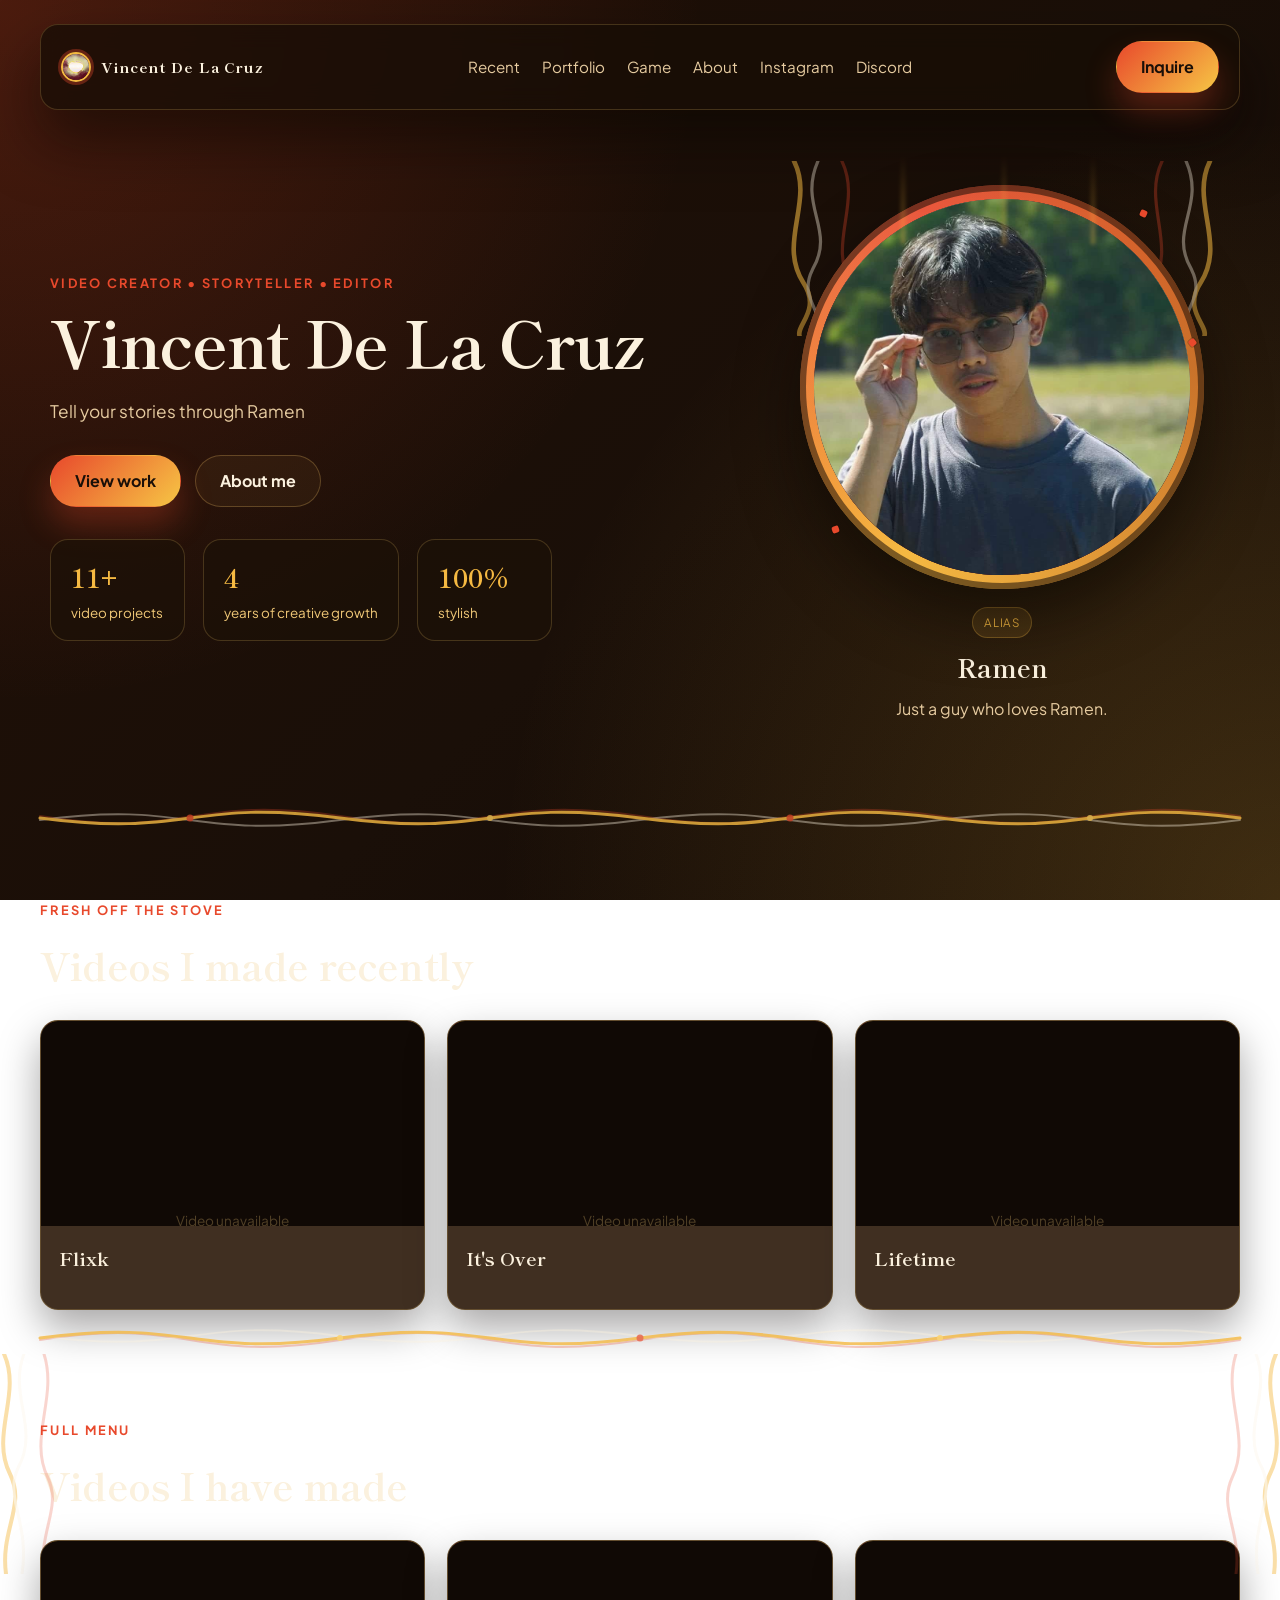
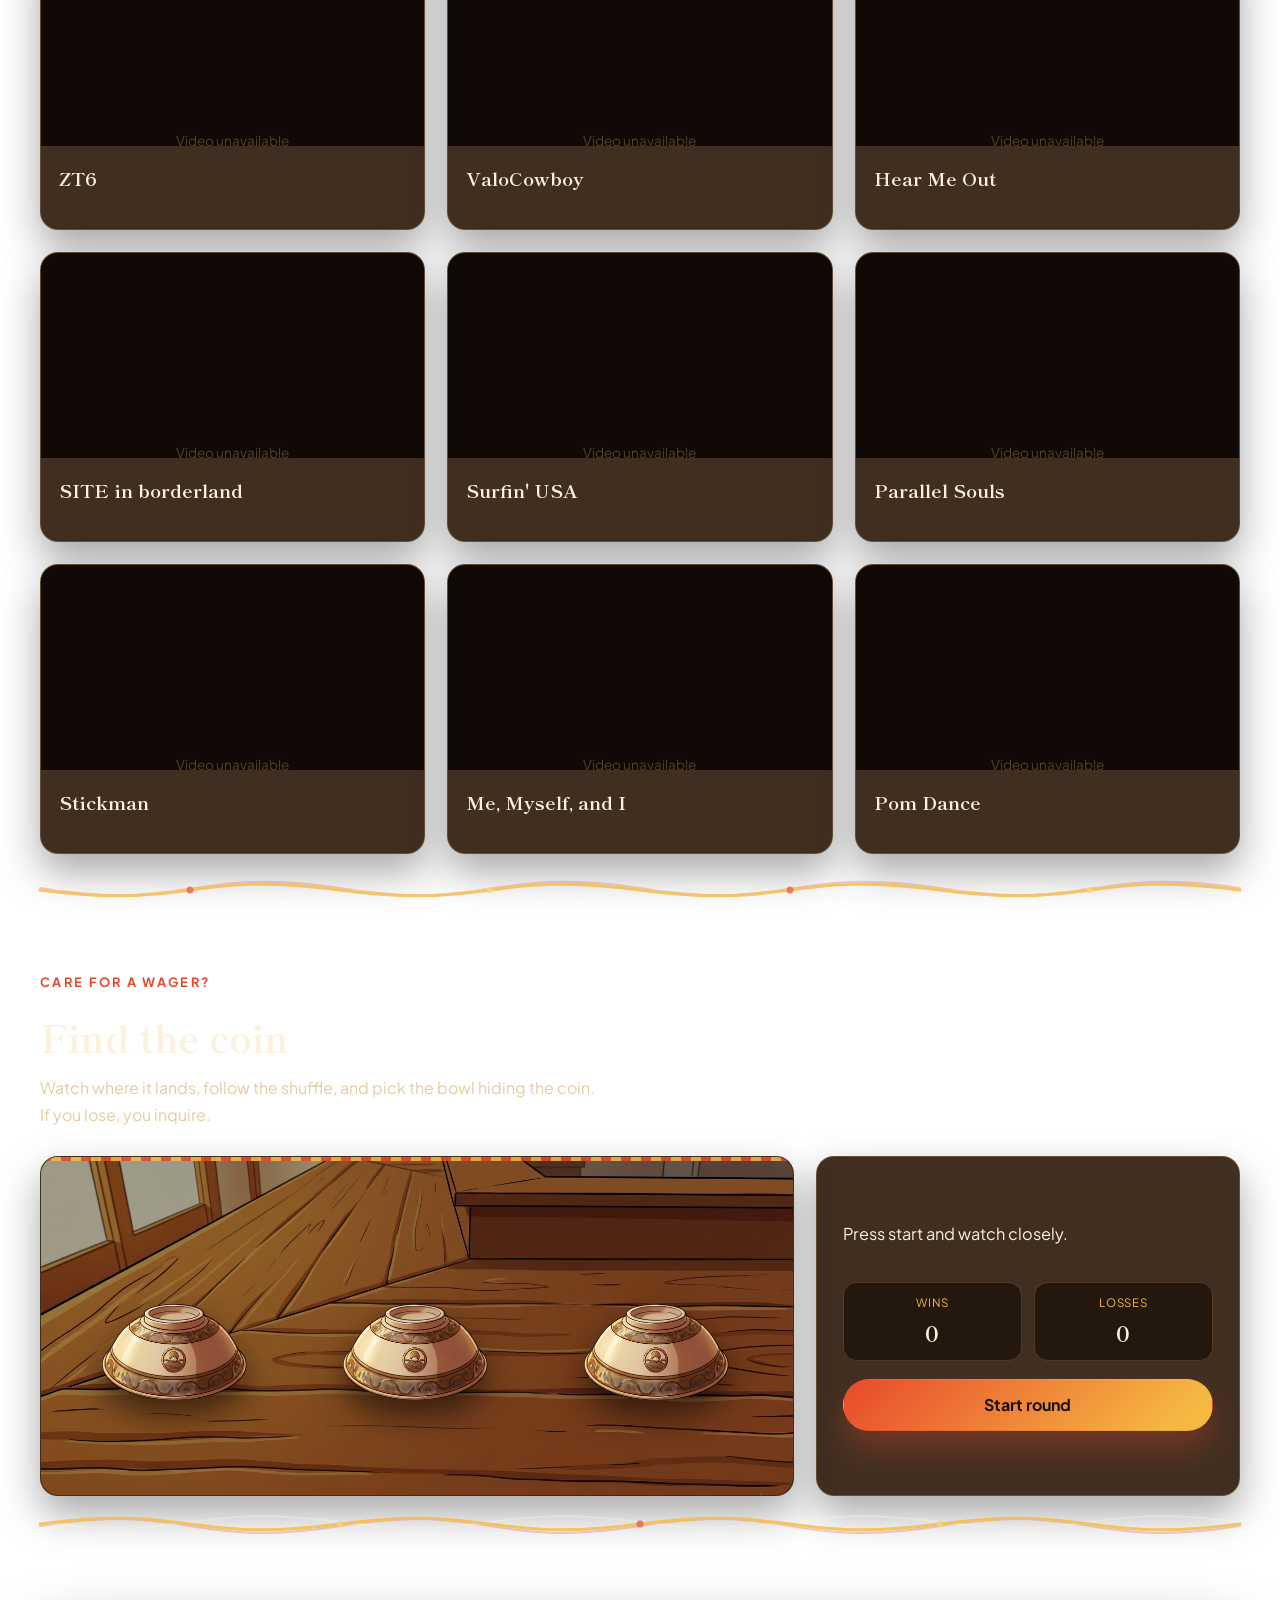
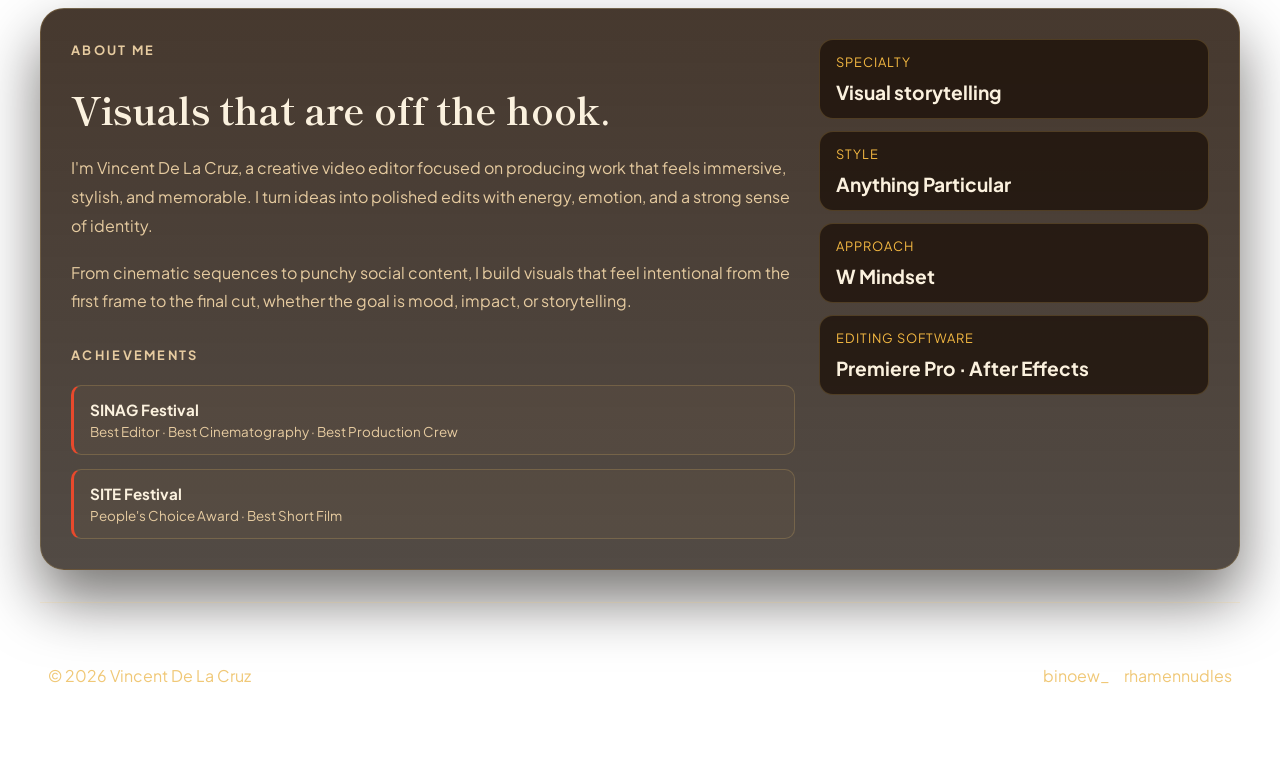
==== commit d5150bca: "added game section" ====
--- a/index.html
+++ b/index.html
@@ -28,6 +28,7 @@
         <nav class="nav" aria-label="Main navigation">
           <a href="#recent">Recent</a>
           <a href="#portfolio">Portfolio</a>
+          <a href="#game">Game</a>
           <a href="#about">About</a>
           <a href="https://instagram.com/binoew_" target="_blank" rel="noreferrer">Instagram</a>
           <a href="https://discord.com/users/rhamennudles" target="_blank" rel="noreferrer">Discord</a>
@@ -138,6 +139,60 @@
             <circle class="noodle-garnish-alt" cx="450" cy="20" r="3" />
             <circle class="noodle-garnish" cx="750" cy="20" r="3.5" />
             <circle class="noodle-garnish-alt" cx="1050" cy="20" r="3" />
+          </svg>
+        </div>
+
+        <section class="content-section game-section" id="game">
+          <div class="section-heading">
+            <p class="eyebrow">Care for a wager?</p>
+            <h2>Find the coin</h2>
+            <p class="game-intro">Watch where it lands, follow the shuffle, and pick the bowl hiding the coin. If you lose, you inquire.</p>
+          </div>
+
+          <div class="game-wrap">
+            <div class="game-board" id="gameBoard">
+              <img src="Assets/TABLE.png" class="game-table" alt="" aria-hidden="true" />
+              <div class="cup-track" id="cupTrack">
+                <div class="bowl" data-bowl="0">
+                  <img src="Assets/COIN.png" class="bowl-coin" alt="" aria-hidden="true" />
+                  <img src="Assets/BOWL_COVERED.png" class="bowl-cup" alt="Bowl 1" />
+                </div>
+                <div class="bowl" data-bowl="1">
+                  <img src="Assets/COIN.png" class="bowl-coin" alt="" aria-hidden="true" />
+                  <img src="Assets/BOWL_COVERED.png" class="bowl-cup" alt="Bowl 2" />
+                </div>
+                <div class="bowl" data-bowl="2">
+                  <img src="Assets/COIN.png" class="bowl-coin" alt="" aria-hidden="true" />
+                  <img src="Assets/BOWL_COVERED.png" class="bowl-cup" alt="Bowl 3" />
+                </div>
+              </div>
+            </div>
+
+            <div class="game-panel">
+              <p class="game-status" id="gameStatus">Press start and watch closely.</p>
+              <div class="game-score" aria-label="Score">
+                <div class="score-pill">
+                  <span>Wins</span>
+                  <strong id="scoreWins">0</strong>
+                </div>
+                <div class="score-pill">
+                  <span>Losses</span>
+                  <strong id="scoreLosses">0</strong>
+                </div>
+              </div>
+              <button class="button button-primary" id="gameStartBtn" type="button">Start round</button>
+            </div>
+          </div>
+        </section>
+
+        <div class="noodle-divider" aria-hidden="true">
+          <svg viewBox="0 0 1200 40" preserveAspectRatio="none">
+            <path class="noodle-strand noodle-strand-c" d="M0,22 C150,-2 150,46 300,22 C450,-2 450,46 600,22 C750,-2 750,46 900,22 C1050,-2 1050,46 1200,22" />
+            <path class="noodle-strand noodle-strand-b" d="M0,18 C150,38 150,-2 300,18 C450,38 450,-2 600,18 C750,38 750,-2 900,18 C1050,38 1050,-2 1200,18" />
+            <path class="noodle-strand noodle-strand-a" d="M0,20 C150,0 150,40 300,20 C450,0 450,40 600,20 C750,0 750,40 900,20 C1050,0 1050,40 1200,20" />
+            <circle class="noodle-garnish-alt" cx="300" cy="20" r="3" />
+            <circle class="noodle-garnish" cx="600" cy="20" r="3.5" />
+            <circle class="noodle-garnish-alt" cx="900" cy="20" r="3" />
           </svg>
         </div>
 
--- a/style.css
+++ b/style.css
@@ -948,6 +948,183 @@
   }
 }
 
+/* ============================================================
+   Find the Coin — three-bowl shell game
+   ============================================================ */
+
+.game-intro {
+  margin: 10px 0 0;
+  max-width: 560px;
+  color: var(--muted);
+  line-height: 1.7;
+}
+
+.game-wrap {
+  display: grid;
+  grid-template-columns: 1.6fr 0.9fr;
+  gap: 22px;
+  align-items: stretch;
+}
+
+.game-board {
+  position: relative;
+  overflow: hidden;
+  min-height: 340px;
+  border: 1px solid var(--line);
+  border-radius: 18px;
+  background: var(--bg-deep);
+  box-shadow: 0 18px 40px rgba(5, 2, 1, 0.35);
+}
+
+.game-board::before {
+  content: "";
+  position: absolute;
+  top: 0;
+  left: 0;
+  right: 0;
+  height: 4px;
+  z-index: 3;
+  background: repeating-linear-gradient(
+    90deg,
+    var(--chili) 0 10px,
+    var(--egg) 10px 20px
+  );
+  opacity: 0.85;
+}
+
+.game-table {
+  position: absolute;
+  inset: 0;
+  width: 100%;
+  height: 100%;
+  object-fit: cover;
+  filter: brightness(0.62) saturate(1.05);
+}
+
+.cup-track {
+  position: absolute;
+  inset: 0;
+  z-index: 2;
+}
+
+.bowl {
+  position: absolute;
+  top: 58%;
+  width: clamp(96px, 20vw, 168px);
+  transform: translate(-50%, -50%);
+  transition: left 0.42s cubic-bezier(0.5, 0, 0.35, 1.15);
+  cursor: pointer;
+}
+
+.bowl-coin {
+  position: absolute;
+  left: 50%;
+  bottom: 6%;
+  width: 54%;
+  transform: translate(-50%, 0) scale(0.85);
+  opacity: 0;
+  z-index: 1;
+  filter: drop-shadow(0 6px 10px rgba(0, 0, 0, 0.5));
+  transition: opacity 0.2s ease;
+}
+
+.bowl.has-coin .bowl-coin {
+  opacity: 1;
+}
+
+.bowl-cup {
+  position: relative;
+  z-index: 2;
+  width: 100%;
+  display: block;
+  filter: drop-shadow(0 16px 16px rgba(0, 0, 0, 0.55));
+  transition: transform 0.4s cubic-bezier(0.34, 1.56, 0.64, 1);
+}
+
+.bowl.lifted .bowl-cup {
+  transform: translateY(-62%) rotate(-8deg);
+}
+
+.bowl.correct .bowl-coin {
+  filter: drop-shadow(0 0 10px rgba(245, 185, 66, 0.85)) drop-shadow(0 6px 10px rgba(0, 0, 0, 0.5));
+}
+
+.game-panel {
+  display: flex;
+  flex-direction: column;
+  justify-content: center;
+  gap: 18px;
+  padding: 26px;
+  border: 1px solid var(--line);
+  border-radius: 18px;
+  background: var(--card);
+  box-shadow: 0 18px 40px rgba(5, 2, 1, 0.35);
+}
+
+.game-status {
+  margin: 0;
+  min-height: 2.6em;
+  color: var(--text);
+  font-size: 1.02rem;
+  line-height: 1.5;
+}
+
+.game-score {
+  display: flex;
+  gap: 12px;
+}
+
+.score-pill {
+  flex: 1;
+  padding: 12px 14px;
+  border: 1px solid var(--line);
+  border-radius: 14px;
+  background: rgba(28, 17, 8, 0.76);
+  text-align: center;
+}
+
+.score-pill span {
+  display: block;
+  margin-bottom: 6px;
+  color: var(--egg);
+  font-size: 0.72rem;
+  letter-spacing: 0.08em;
+  text-transform: uppercase;
+}
+
+.score-pill strong {
+  font-family: "Shippori Mincho", serif;
+  font-size: 1.4rem;
+}
+
+#gameStartBtn {
+  width: 100%;
+}
+
+@media (max-width: 980px) {
+  .game-wrap {
+    grid-template-columns: 1fr;
+  }
+
+  .game-board {
+    min-height: 300px;
+  }
+}
+
+@media (max-width: 680px) {
+  .game-board {
+    min-height: 260px;
+  }
+
+  .bowl {
+    width: clamp(84px, 26vw, 130px);
+  }
+
+  .game-panel {
+    padding: 20px;
+  }
+}
+
 /* --- Responsive --- */
 @media (max-width: 980px) {
   .hero,
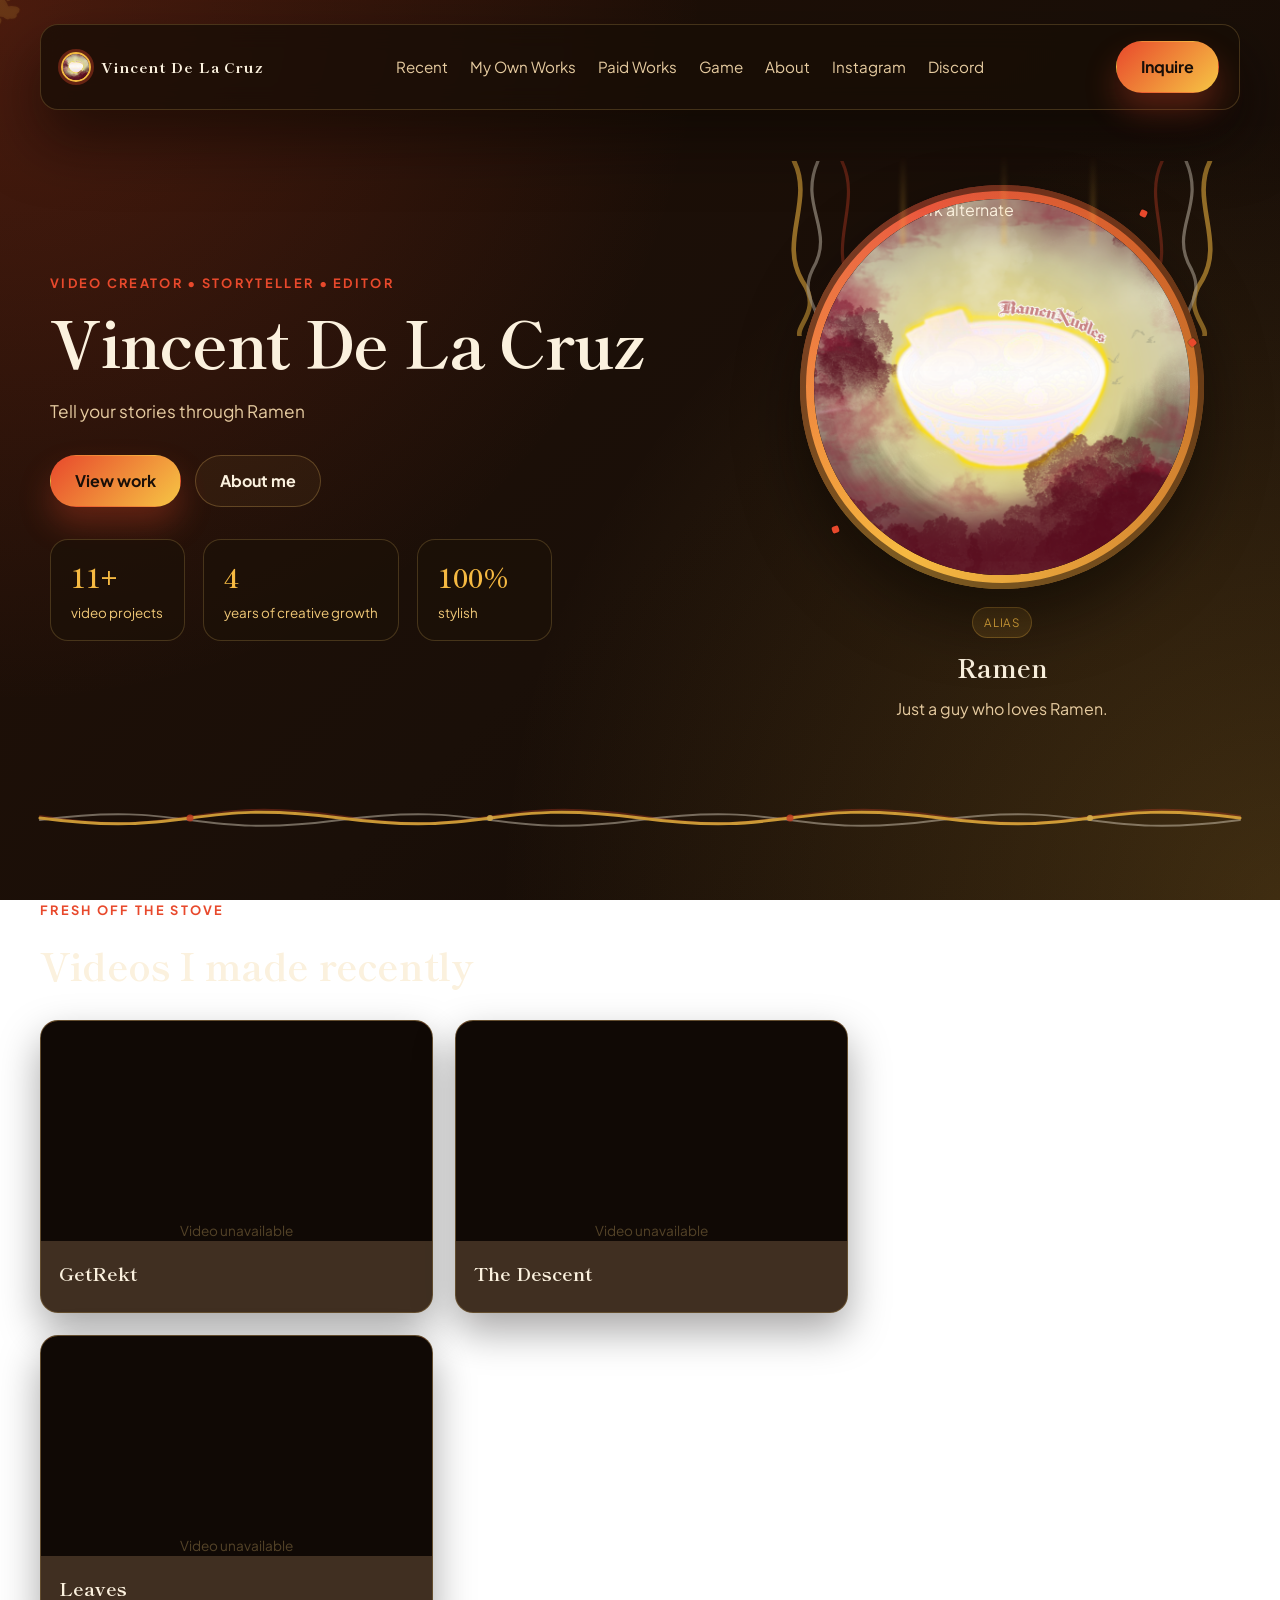
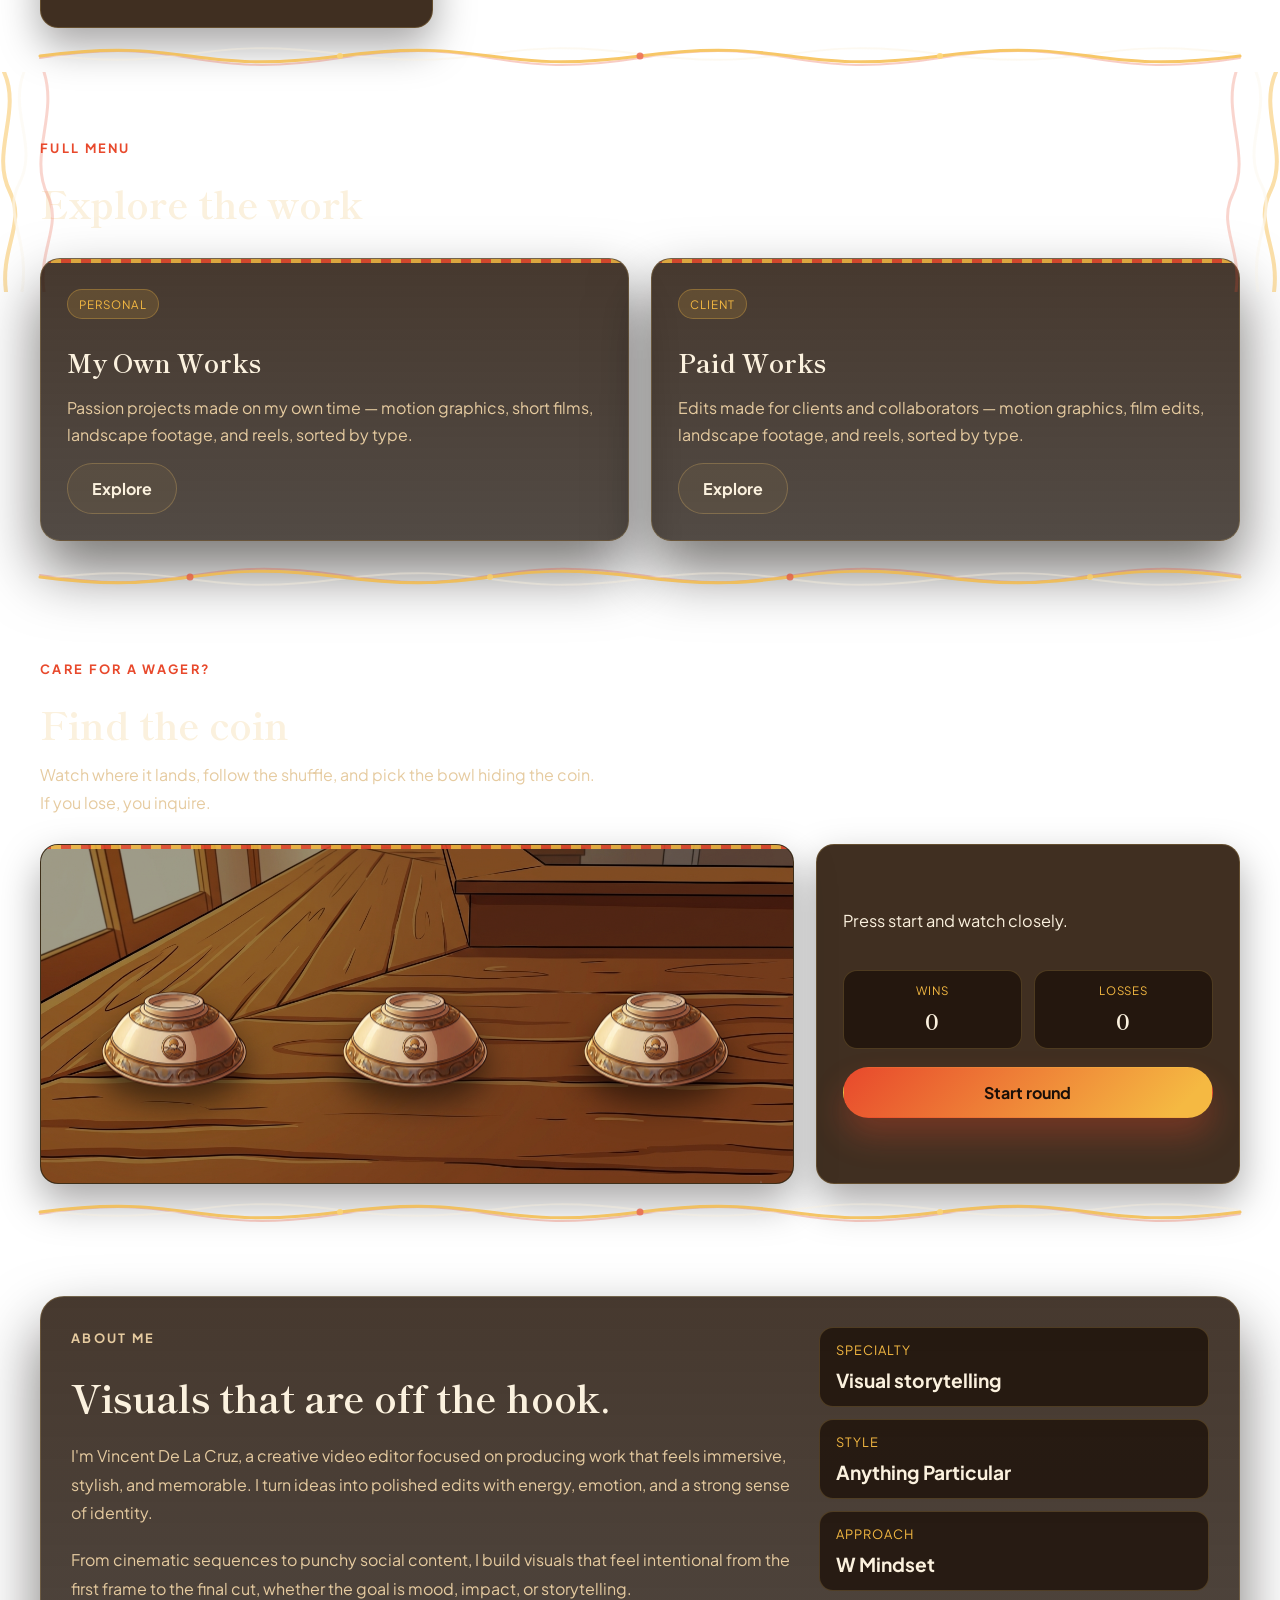
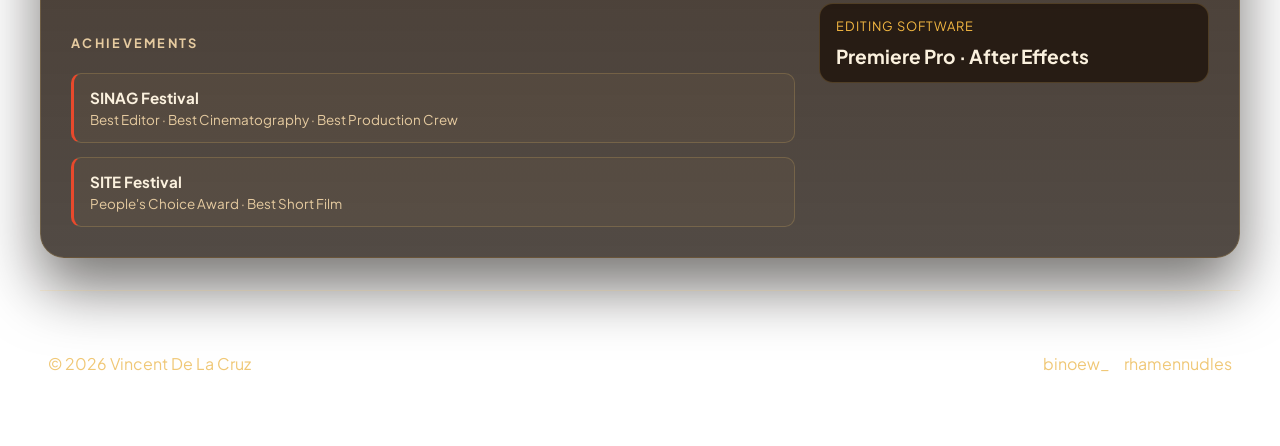
==== commit 80db596d: "Add own-works & paid-works html + more videos" ====
--- a/index.html
+++ b/index.html
@@ -18,18 +18,28 @@
     <link rel="stylesheet" href="style.css" />
   </head>
   <body>
+    <div class="wheat-parallax" aria-hidden="true">
+      <div class="wheat-layer wheat-layer-back" id="wheatBack">
+        <div class="wheat-layer-inner"></div>
+      </div>
+      <div class="wheat-layer wheat-layer-front" id="wheatFront">
+        <div class="wheat-layer-inner"></div>
+      </div>
+    </div>
+
     <div class="page-shell">
       <header class="topbar">
-        <a href="#home" class="brand" aria-label="Home">
+        <a href="index.html#home" class="brand" aria-label="Home">
           <img src="Assets/ramen.png" class="brand-mark" alt="Ramen logo" />
           <span class="brand-text">Vincent De La Cruz</span>
         </a>
 
         <nav class="nav" aria-label="Main navigation">
-          <a href="#recent">Recent</a>
-          <a href="#portfolio">Portfolio</a>
-          <a href="#game">Game</a>
-          <a href="#about">About</a>
+          <a href="index.html#recent">Recent</a>
+          <a href="own-works.html">My Own Works</a>
+          <a href="paid-works.html">Paid Works</a>
+          <a href="index.html#game">Game</a>
+          <a href="index.html#about">About</a>
           <a href="https://instagram.com/binoew_" target="_blank" rel="noreferrer">Instagram</a>
           <a href="https://discord.com/users/rhamennudles" target="_blank" rel="noreferrer">Discord</a>
         </nav>
@@ -45,8 +55,8 @@
             <p class="lead">Tell your stories through Ramen</p>
 
             <div class="hero-actions">
-              <a href="#portfolio" class="button button-primary">View work</a>
-              <a href="#about" class="button button-secondary">About me</a>
+              <a href="own-works.html" class="button button-primary">View work</a>
+              <a href="index.html#about" class="button button-secondary">About me</a>
             </div>
 
             <ul class="hero-stats" aria-label="Statistics">
@@ -75,7 +85,7 @@
                 </div>
                 <div class="featured-photo-wrap">
                   <img src="Assets/ramen.png" class="featured-photo featured-photo-a" alt="Ramen artwork" />
-                  <img src="Assets/ramen2.png" class="featured-photo featured-photo-b" alt="Ramen artwork alternate" />
+                  <img src="Assets/ramen5.png" class="featured-photo featured-photo-b" alt="Ramen artwork alternate" />
                 </div>
                 <span class="chili-fleck fleck-1" aria-hidden="true"></span>
                 <span class="chili-fleck fleck-2" aria-hidden="true"></span>
@@ -108,7 +118,7 @@
             <p class="eyebrow">Fresh off the stove</p>
             <h2>Videos I made recently</h2>
           </div>
-          <div class="video-grid recent-grid" id="recentVideosGrid"></div>
+          <div class="video-grid recent-grid" data-gallery="recent"></div>
         </section>
 
         <div class="noodle-divider" aria-hidden="true">
@@ -122,12 +132,33 @@
           </svg>
         </div>
 
-        <section class="content-section portfolio-section" id="portfolio">
+        <section class="content-section portfolio-section" id="work">
           <div class="section-heading">
             <p class="eyebrow">Full menu</p>
-            <h2>Videos I have made</h2>
-          </div>
-          <div class="video-grid portfolio-grid" id="allVideosGrid"></div>
+            <h2>Explore the work</h2>
+          </div>
+
+          <div class="hub-grid">
+            <article class="hub-card">
+              <span class="tag">Personal</span>
+              <h3>My Own Works</h3>
+              <p>
+                Passion projects made on my own time — motion graphics, short films,
+                landscape footage, and reels, sorted by type.
+              </p>
+              <a href="own-works.html" class="button button-secondary">Explore</a>
+            </article>
+
+            <article class="hub-card">
+              <span class="tag">Client</span>
+              <h3>Paid Works</h3>
+              <p>
+                Edits made for clients and collaborators — motion graphics, film
+                edits, landscape footage, and reels, sorted by type.
+              </p>
+              <a href="paid-works.html" class="button button-secondary">Explore</a>
+            </article>
+          </div>
         </section>
 
         <div class="noodle-divider" aria-hidden="true">
--- a/style.css
+++ b/style.css
@@ -1,5 +1,4 @@
 :root {
-  /* Broth & bowl palette */
   --bg: #1a0f08;
   --bg-deep: #100905;
   --panel: rgba(43, 26, 14, 0.85);
@@ -22,6 +21,58 @@
   --accent-strong: var(--egg-strong);
 
   --shadow: 0 30px 60px rgba(10, 5, 2, 0.55);
+}
+
+.wheat-parallax {
+  position: fixed;
+  inset: 0;
+  z-index: -1;
+  overflow: hidden;
+  pointer-events: none;
+}
+
+.wheat-layer {
+  position: absolute;
+  top: -20px;
+  left: -20px;
+  width: clamp(260px, 38vw, 560px);
+  height: clamp(260px, 38vw, 560px);
+  will-change: transform;
+}
+
+.wheat-layer-inner {
+  position: absolute;
+  inset: 0;
+  width: 100%;
+  height: 100%;
+  background-repeat: no-repeat;
+  background-size: contain;
+  background-position: top left;
+  transform-origin: 6% 6%;
+}
+
+.wheat-layer-back .wheat-layer-inner {
+  background-image: url("data:image/svg+xml,%3Csvg xmlns='http://www.w3.org/2000/svg' viewBox='0 0 460 460'%3E%3Cdefs%3E%3Cg id='ear'%3E%3Cpath d='M0,300 C4,240 -8,180 2,120 C10,76 -2,40 4,0' stroke='%23f5b942' stroke-width='3' fill='none' stroke-linecap='round'/%3E%3Cg fill='%23f5b942'%3E%3Cellipse cx='4' cy='0' rx='5' ry='11'/%3E%3Cellipse cx='-6' cy='18' rx='5' ry='11' transform='rotate(24 -6 18)'/%3E%3Cellipse cx='14' cy='18' rx='5' ry='11' transform='rotate(-24 14 18)'/%3E%3Cellipse cx='-4' cy='38' rx='5' ry='11' transform='rotate(18 -4 38)'/%3E%3Cellipse cx='12' cy='38' rx='5' ry='11' transform='rotate(-18 12 38)'/%3E%3Cellipse cx='-2' cy='58' rx='5' ry='11' transform='rotate(14 -2 58)'/%3E%3Cellipse cx='10' cy='58' rx='5' ry='11' transform='rotate(-14 10 58)'/%3E%3C/g%3E%3C/g%3E%3C/defs%3E%3Cuse href='%23ear' transform='translate(26,26) rotate(80)'/%3E%3Cuse href='%23ear' transform='translate(26,26) rotate(98) scale(0.9)'/%3E%3Cuse href='%23ear' transform='translate(26,26) rotate(116) scale(1.05)'/%3E%3Cuse href='%23ear' transform='translate(26,26) rotate(134) scale(0.85)'/%3E%3Cuse href='%23ear' transform='translate(26,26) rotate(152) scale(0.95)'/%3E%3Cuse href='%23ear' transform='translate(26,26) rotate(170) scale(0.75)'/%3E%3C/svg%3E");
+  opacity: 0.06;
+  filter: blur(1.5px);
+  animation: wheatSwaySlow 26s ease-in-out infinite;
+}
+
+.wheat-layer-front .wheat-layer-inner {
+  background-image: url("data:image/svg+xml,%3Csvg xmlns='http://www.w3.org/2000/svg' viewBox='0 0 460 460'%3E%3Cdefs%3E%3Cg id='ear'%3E%3Cpath d='M0,300 C4,240 -8,180 2,120 C10,76 -2,40 4,0' stroke='%23f5b942' stroke-width='3' fill='none' stroke-linecap='round'/%3E%3Cg fill='%23f5b942'%3E%3Cellipse cx='4' cy='0' rx='5' ry='11'/%3E%3Cellipse cx='-6' cy='18' rx='5' ry='11' transform='rotate(24 -6 18)'/%3E%3Cellipse cx='14' cy='18' rx='5' ry='11' transform='rotate(-24 14 18)'/%3E%3Cellipse cx='-4' cy='38' rx='5' ry='11' transform='rotate(18 -4 38)'/%3E%3Cellipse cx='12' cy='38' rx='5' ry='11' transform='rotate(-18 12 38)'/%3E%3Cellipse cx='-2' cy='58' rx='5' ry='11' transform='rotate(14 -2 58)'/%3E%3Cellipse cx='10' cy='58' rx='5' ry='11' transform='rotate(-14 10 58)'/%3E%3C/g%3E%3C/g%3E%3C/defs%3E%3Cuse href='%23ear' transform='translate(26,26) rotate(80)'/%3E%3Cuse href='%23ear' transform='translate(26,26) rotate(98) scale(0.9)'/%3E%3Cuse href='%23ear' transform='translate(26,26) rotate(116) scale(1.05)'/%3E%3Cuse href='%23ear' transform='translate(26,26) rotate(134) scale(0.85)'/%3E%3Cuse href='%23ear' transform='translate(26,26) rotate(152) scale(0.95)'/%3E%3Cuse href='%23ear' transform='translate(26,26) rotate(170) scale(0.75)'/%3E%3C/svg%3E");
+  opacity: 0.12;
+  animation: wheatSwaySlow 32s ease-in-out infinite reverse;
+}
+
+@keyframes wheatSwaySlow {
+  0%, 100% { transform: rotate(-0.6deg); }
+  50% { transform: rotate(0.6deg); }
+}
+
+@media (prefers-reduced-motion: reduce) {
+  .wheat-layer-inner {
+    animation: none !important;
+  }
 }
 
 * {
@@ -130,11 +181,13 @@
   transition: right 0.25s ease;
 }
 
-.nav a:hover::after {
+.nav a:hover::after,
+.nav a.is-active::after {
   right: 0;
 }
 
 .nav a:hover,
+.nav a.is-active,
 .text-link:hover,
 .socials a:hover {
   color: var(--text);
@@ -240,7 +293,6 @@
   font-size: 0.84rem;
 }
 
-/* --- Bowl-of-ramen hero visual --- */
 .hero-visual {
   position: relative;
   display: flex;
@@ -248,7 +300,6 @@
   align-items: center;
 }
 
-/* Hanging noodle strands framing the bowl */
 .hero-visual::before,
 .hero-visual::after {
   content: "";
@@ -375,7 +426,6 @@
   line-height: 1.7;
 }
 
-/* --- Steam --- */
 .steam {
   position: absolute;
   top: -60px;
@@ -420,7 +470,6 @@
   .wisp { animation: none; opacity: 0; }
 }
 
-/* --- Noodle-strand section dividers --- */
 .noodle-divider {
   position: relative;
   width: 100%;
@@ -467,7 +516,6 @@
   opacity: 0.9;
 }
 
-/* --- Sections --- */
 .content-section {
   padding: 72px 0 0;
 }
@@ -496,14 +544,18 @@
 }
 
 .video-grid {
-  display: grid;
-  grid-template-columns: repeat(3, minmax(0, 1fr));
+  display: flex;
+  flex-wrap: wrap;
+  align-items: flex-start;
   gap: 22px;
 }
 
 .video-card {
   position: relative;
   overflow: hidden;
+  flex: 0 0 auto;
+  min-width: 160px;
+  max-width: 420px;
   min-height: 290px;
   border: 1px solid var(--line);
   border-radius: 18px;
@@ -535,9 +587,11 @@
 
 .video-frame {
   position: relative;
-  height: 205px;
+  height: 220px;
+  width: 391px;
   overflow: hidden;
   background: var(--bg-deep);
+  flex: 0 0 auto;
 }
 
 .video-frame video {
@@ -609,16 +663,21 @@
   line-height: 1.6;
 }
 
+.gallery-empty {
+  grid-column: 1 / -1;
+  margin: 0;
+  padding: 30px 18px;
+  border: 1px dashed var(--line);
+  border-radius: 18px;
+  text-align: center;
+  color: var(--muted);
+}
+
 .portfolio-section {
   position: relative;
   padding-bottom: 8px;
 }
 
-.portfolio-grid {
-  grid-template-columns: repeat(3, minmax(0, 1fr));
-}
-
-/* Noodle strands draping down the sides of the portfolio section */
 .portfolio-section::before,
 .portfolio-section::after {
   content: "";
@@ -651,7 +710,108 @@
   }
 }
 
-/* --- About --- */
+.hub-grid {
+  display: grid;
+  grid-template-columns: repeat(2, minmax(0, 1fr));
+  gap: 22px;
+}
+
+.hub-card {
+  position: relative;
+  overflow: hidden;
+  display: flex;
+  flex-direction: column;
+  gap: 14px;
+  align-items: flex-start;
+  padding: 30px 26px 26px;
+  border: 1px solid var(--line);
+  border-radius: 20px;
+  background: linear-gradient(180deg, rgba(38, 22, 10, 0.85), rgba(24, 14, 6, 0.75));
+  box-shadow: var(--shadow);
+  transition: transform 0.25s ease, border-color 0.25s ease;
+}
+
+.hub-card::before {
+  content: "";
+  position: absolute;
+  top: 0;
+  left: 0;
+  right: 0;
+  height: 4px;
+  background: repeating-linear-gradient(
+    90deg,
+    var(--chili) 0 10px,
+    var(--egg) 10px 20px
+  );
+  opacity: 0.85;
+}
+
+.hub-card:hover {
+  transform: translateY(-5px);
+  border-color: rgba(245, 185, 66, 0.4);
+}
+
+.hub-card h3 {
+  margin: 0;
+  font-family: "Shippori Mincho", serif;
+  font-size: 1.6rem;
+}
+
+.hub-card p {
+  margin: 0;
+  color: var(--muted);
+  line-height: 1.7;
+}
+
+.page-header {
+  padding: 44px 10px 12px;
+}
+
+.back-link {
+  display: inline-block;
+  margin-bottom: 18px;
+  font-size: 0.9rem;
+}
+
+.page-header h1 {
+  margin: 0;
+  font-family: "Shippori Mincho", serif;
+  font-size: clamp(2.4rem, 4.5vw, 4rem);
+  letter-spacing: -0.02em;
+}
+
+.subnav {
+  display: flex;
+  flex-wrap: wrap;
+  gap: 10px;
+  margin-top: 26px;
+  padding: 0;
+  list-style: none;
+}
+
+.subnav a {
+  display: inline-block;
+  padding: 0.55rem 1.05rem;
+  border-radius: 999px;
+  border: 1px solid var(--line);
+  background: rgba(245, 197, 105, 0.05);
+  color: var(--soft);
+  font-size: 0.82rem;
+  font-weight: 700;
+  letter-spacing: 0.02em;
+  transition: border-color 0.25s ease, color 0.25s ease, background 0.25s ease;
+}
+
+.subnav a:hover {
+  color: var(--text);
+  border-color: rgba(245, 185, 66, 0.4);
+  background: rgba(232, 73, 44, 0.3);
+}
+
+.category-section {
+  scroll-margin-top: 110px;
+}
+
 .about-card {
   display: grid;
   grid-template-columns: 1.3fr 0.7fr;
@@ -738,7 +898,6 @@
   color: var(--muted);
 }
 
-/* --- Footer --- */
 .contact-section {
   margin-top: 32px;
   padding: 24px 0 18px;
@@ -761,7 +920,6 @@
   gap: 14px;
 }
 
-/* --- Inquire modal --- */
 .inquire-modal {
   position: fixed;
   inset: 0;
@@ -851,7 +1009,6 @@
   color: var(--soft);
 }
 
-/* --- Video state helpers --- */
 .video-frame video {
   opacity: 0;
   transition: opacity 0.3s ease;
@@ -877,9 +1034,25 @@
   display: none;
 }
 
-video:fullscreen,
-video:-webkit-full-screen,
-video:-moz-full-screen {
+body.fullscreen-lock {
+  overflow: hidden;
+}
+
+.video-frame.is-fullscreen {
+  position: fixed;
+  inset: 0;
+  z-index: 999;
+  width: 100vw;
+  height: 100vh;
+  display: flex;
+  align-items: center;
+  justify-content: center;
+  background: #000;
+  border-radius: 0;
+}
+
+.video-frame.is-fullscreen video {
+  position: static;
   width: auto;
   height: auto;
   max-width: 100%;
@@ -917,23 +1090,25 @@
   opacity: 1;
 }
 
-/* --- Reveal-on-scroll --- */
 .video-card,
 .section-heading,
-.split-heading {
+.split-heading,
+.hub-card {
   transition: opacity 0.6s ease, transform 0.6s ease;
 }
 
 .video-card.pre-reveal,
 .section-heading.pre-reveal,
-.split-heading.pre-reveal {
+.split-heading.pre-reveal,
+.hub-card.pre-reveal {
   opacity: 0;
   transform: translateY(24px);
 }
 
 .video-card.is-revealed,
 .section-heading.is-revealed,
-.split-heading.is-revealed {
+.split-heading.is-revealed,
+.hub-card.is-revealed {
   opacity: 1;
   transform: none;
 }
@@ -941,16 +1116,79 @@
 @media (prefers-reduced-motion: reduce) {
   .video-card,
   .section-heading,
-  .split-heading {
+  .split-heading,
+  .hub-card {
     opacity: 1;
     transform: none;
     transition: none;
   }
 }
 
-/* ============================================================
-   Find the Coin — three-bowl shell game
-   ============================================================ */
+.carousel-wrap {
+  position: relative;
+  display: flex;
+  align-items: center;
+  gap: 14px;
+}
+
+.carousel-track {
+  display: flex;
+  flex-wrap: nowrap;
+  overflow-x: auto;
+  scroll-snap-type: x mandatory;
+  scroll-behavior: smooth;
+  gap: 22px;
+  padding-bottom: 6px;
+  scrollbar-width: none;
+  -ms-overflow-style: none;
+}
+
+.carousel-track::-webkit-scrollbar {
+  display: none;
+}
+
+.carousel-track .video-card {
+  flex: 0 0 auto;
+  scroll-snap-align: start;
+}
+
+.carousel-arrow {
+  flex: 0 0 auto;
+  display: grid;
+  place-items: center;
+  width: 46px;
+  height: 46px;
+  border-radius: 50%;
+  border: 1px solid var(--line);
+  background: rgba(28, 17, 8, 0.85);
+  color: var(--soft);
+  cursor: pointer;
+  transition: border-color 0.25s ease, color 0.25s ease, transform 0.2s ease, background 0.25s ease;
+  z-index: 2;
+}
+
+.carousel-arrow:hover {
+  color: var(--text);
+  border-color: rgba(245, 185, 66, 0.45);
+  background: rgba(232, 73, 44, 0.55);
+  transform: scale(1.05);
+}
+
+.carousel-arrow:disabled {
+  opacity: 0.35;
+  cursor: default;
+  transform: none;
+  background: rgba(28, 17, 8, 0.85);
+  border-color: var(--line);
+  color: var(--soft);
+}
+
+@media (max-width: 680px) {
+  .carousel-arrow {
+    width: 40px;
+    height: 40px;
+  }
+}
 
 .game-intro {
   margin: 10px 0 0;
@@ -1125,14 +1363,13 @@
   }
 }
 
-/* --- Responsive --- */
 @media (max-width: 980px) {
   .hero,
   .about-card {
     grid-template-columns: 1fr;
   }
 
-  .video-grid {
+  .hub-grid {
     grid-template-columns: repeat(2, minmax(0, 1fr));
   }
 
@@ -1194,7 +1431,7 @@
     min-width: 0;
   }
 
-  .video-grid {
+  .hub-grid {
     grid-template-columns: 1fr;
   }
 
@@ -1206,6 +1443,14 @@
     margin-bottom: 14px;
   }
 
+  .page-header {
+    text-align: center;
+  }
+
+  .page-header .subnav {
+    justify-content: center;
+  }
+
   .page-shell {
     width: min(100% - 22px, 1200px);
   }
@@ -1239,15 +1484,16 @@
     max-width: 260px;
   }
 
-  .video-frame {
-    height: 190px;
-  }
-
   .play-button {
     width: 52px;
     height: 52px;
   }
 
+  .video-frame {
+    height: 170px;
+    width: 302px;
+  }
+
   .inquire-dialog {
     padding: 20px 16px;
   }
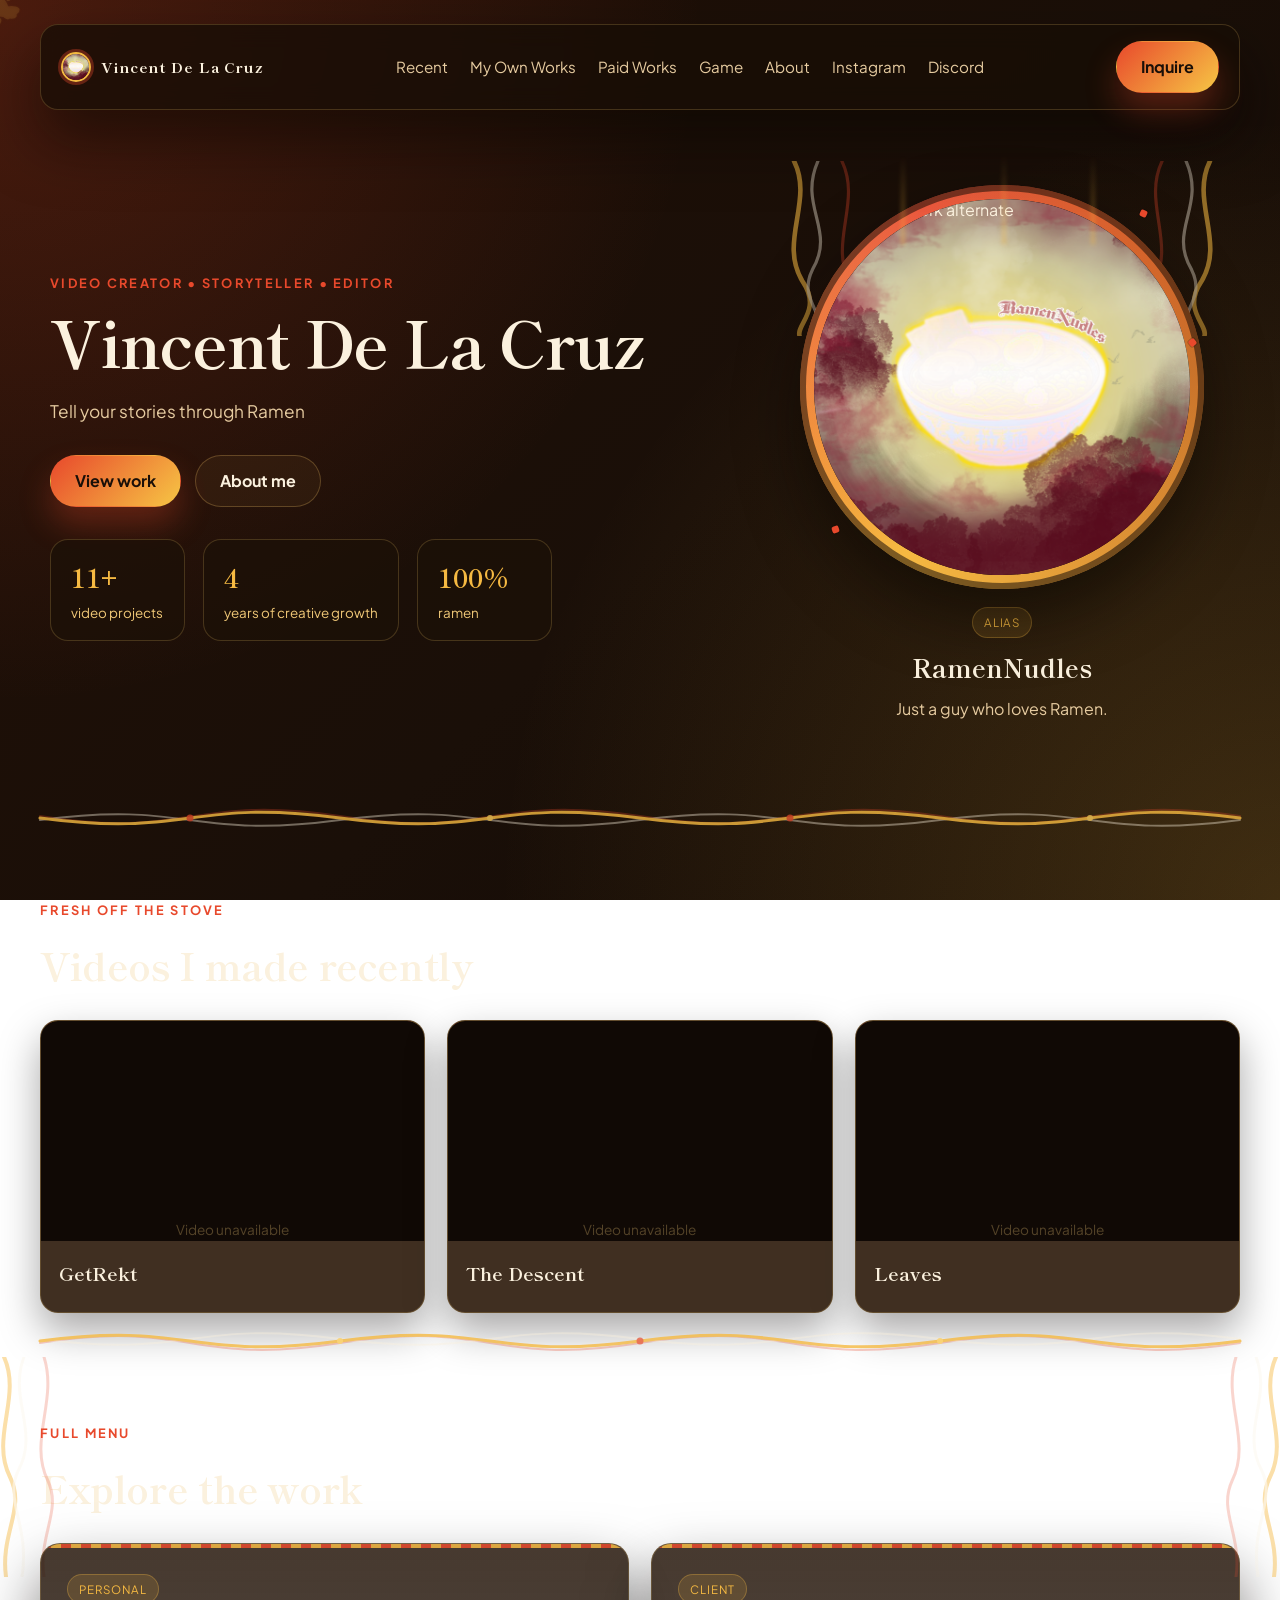
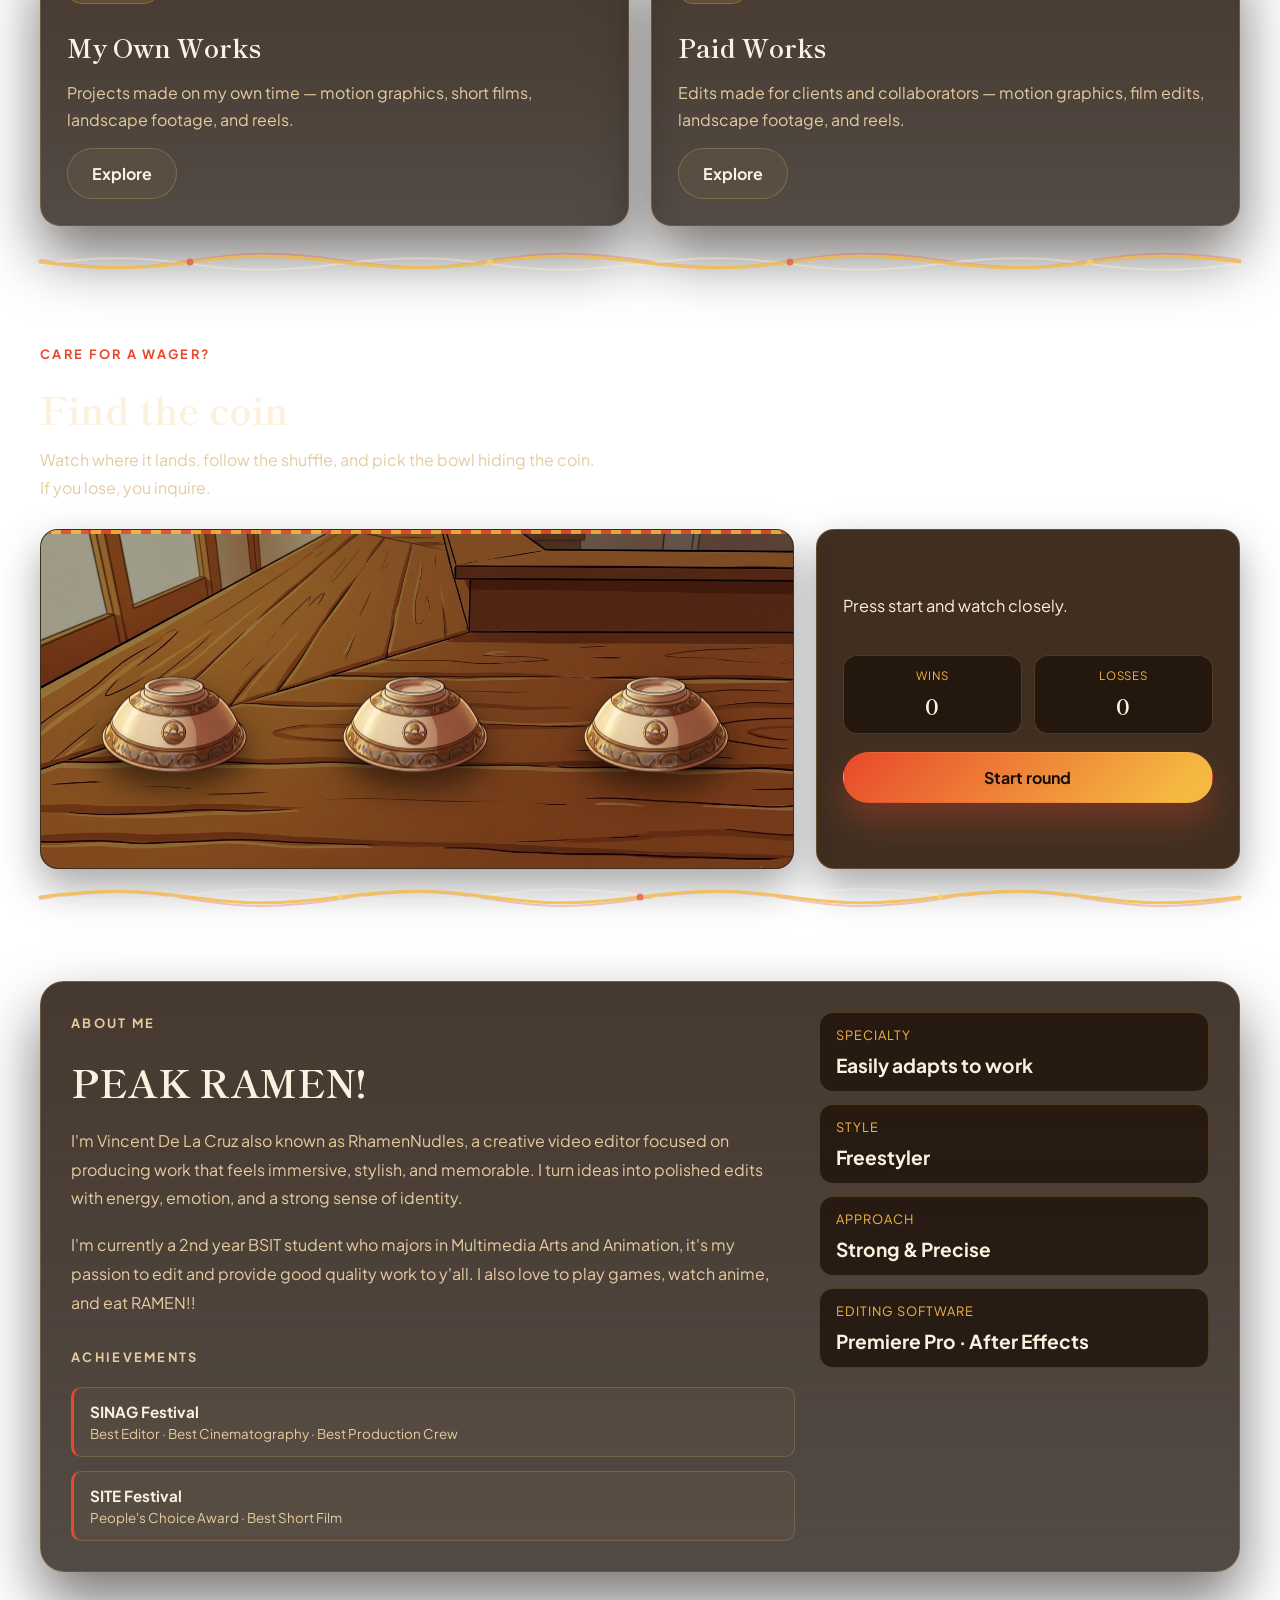
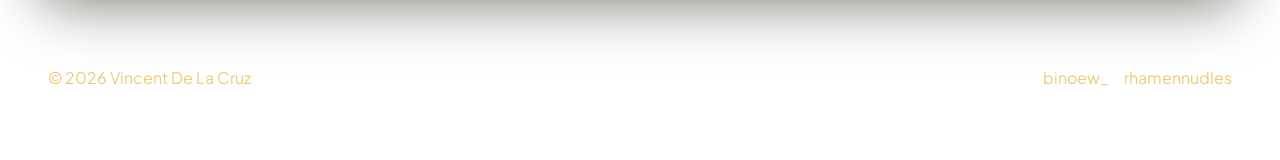
==== commit dab37a2f: "updated index.html" ====
--- a/index.html
+++ b/index.html
@@ -70,7 +70,7 @@
               </li>
               <li>
                 <strong>100%</strong>
-                <span>stylish</span>
+                <span>ramen</span>
               </li>
             </ul>
           </div>
@@ -94,7 +94,7 @@
 
               <div class="featured-info">
                 <span class="tag">Alias</span>
-                <h2>Ramen</h2>
+                <h2>RamenNudles</h2>
                 <p>Just a guy who loves Ramen.</p>
               </div>
             </div>
@@ -143,8 +143,8 @@
               <span class="tag">Personal</span>
               <h3>My Own Works</h3>
               <p>
-                Passion projects made on my own time — motion graphics, short films,
-                landscape footage, and reels, sorted by type.
+                Projects made on my own time — motion graphics, short films,
+                landscape footage, and reels.
               </p>
               <a href="own-works.html" class="button button-secondary">Explore</a>
             </article>
@@ -154,7 +154,7 @@
               <h3>Paid Works</h3>
               <p>
                 Edits made for clients and collaborators — motion graphics, film
-                edits, landscape footage, and reels, sorted by type.
+                edits, landscape footage, and reels.
               </p>
               <a href="paid-works.html" class="button button-secondary">Explore</a>
             </article>
@@ -231,16 +231,15 @@
           <div class="about-card">
             <div class="about-copy">
               <p class="eyebrow">About me</p>
-              <h2>Visuals that are off the hook.</h2>
+              <h2>PEAK RAMEN!</h2>
               <p>
-                I'm Vincent De La Cruz, a creative video editor focused on
+                I'm Vincent De La Cruz also known as RhamenNudles, a creative video editor focused on
                 producing work that feels immersive, stylish, and memorable. I turn ideas into
                 polished edits with energy, emotion, and a strong sense of identity.
               </p>
               <p>
-                From cinematic sequences to punchy social content, I build visuals that feel
-                intentional from the first frame to the final cut, whether the goal is mood,
-                impact, or storytelling.
+                I'm currently a 2nd year BSIT student who majors in Multimedia Arts and Animation, it's
+                my passion to edit and provide good quality work to y'all. I also love to play games, watch anime, and eat RAMEN!!
               </p>
 
               <div class="achievements">
@@ -261,15 +260,15 @@
             <div class="about-panel">
               <div class="mini-stat">
                 <span>Specialty</span>
-                <strong>Visual storytelling</strong>
+                <strong>Easily adapts to work</strong>
               </div>
               <div class="mini-stat">
                 <span>Style</span>
-                <strong>Anything Particular</strong>
+                <strong>Freestyler</strong>
               </div>
               <div class="mini-stat">
                 <span>Approach</span>
-                <strong>W Mindset</strong>
+                <strong>Strong & Precise</strong>
               </div>
               <div class="mini-stat">
                 <span>Editing Software</span>
--- a/style.css
+++ b/style.css
@@ -543,6 +543,31 @@
   font-weight: 700;
 }
 
+.recent-grid {
+  display: flex;
+  flex-wrap: nowrap;
+  gap: 22px;
+}
+
+.recent-grid .video-card {
+  flex: 1 1 0;
+  min-width: 0;
+  max-width: none;
+}
+
+.recent-grid .video-frame {
+  width: 100%;
+}
+
+@media (max-width: 780px) {
+  .recent-grid {
+    flex-wrap: wrap;
+  }
+
+  .recent-grid .video-card {
+    flex: 1 1 260px;
+  }
+}
 .video-grid {
   display: flex;
   flex-wrap: wrap;
